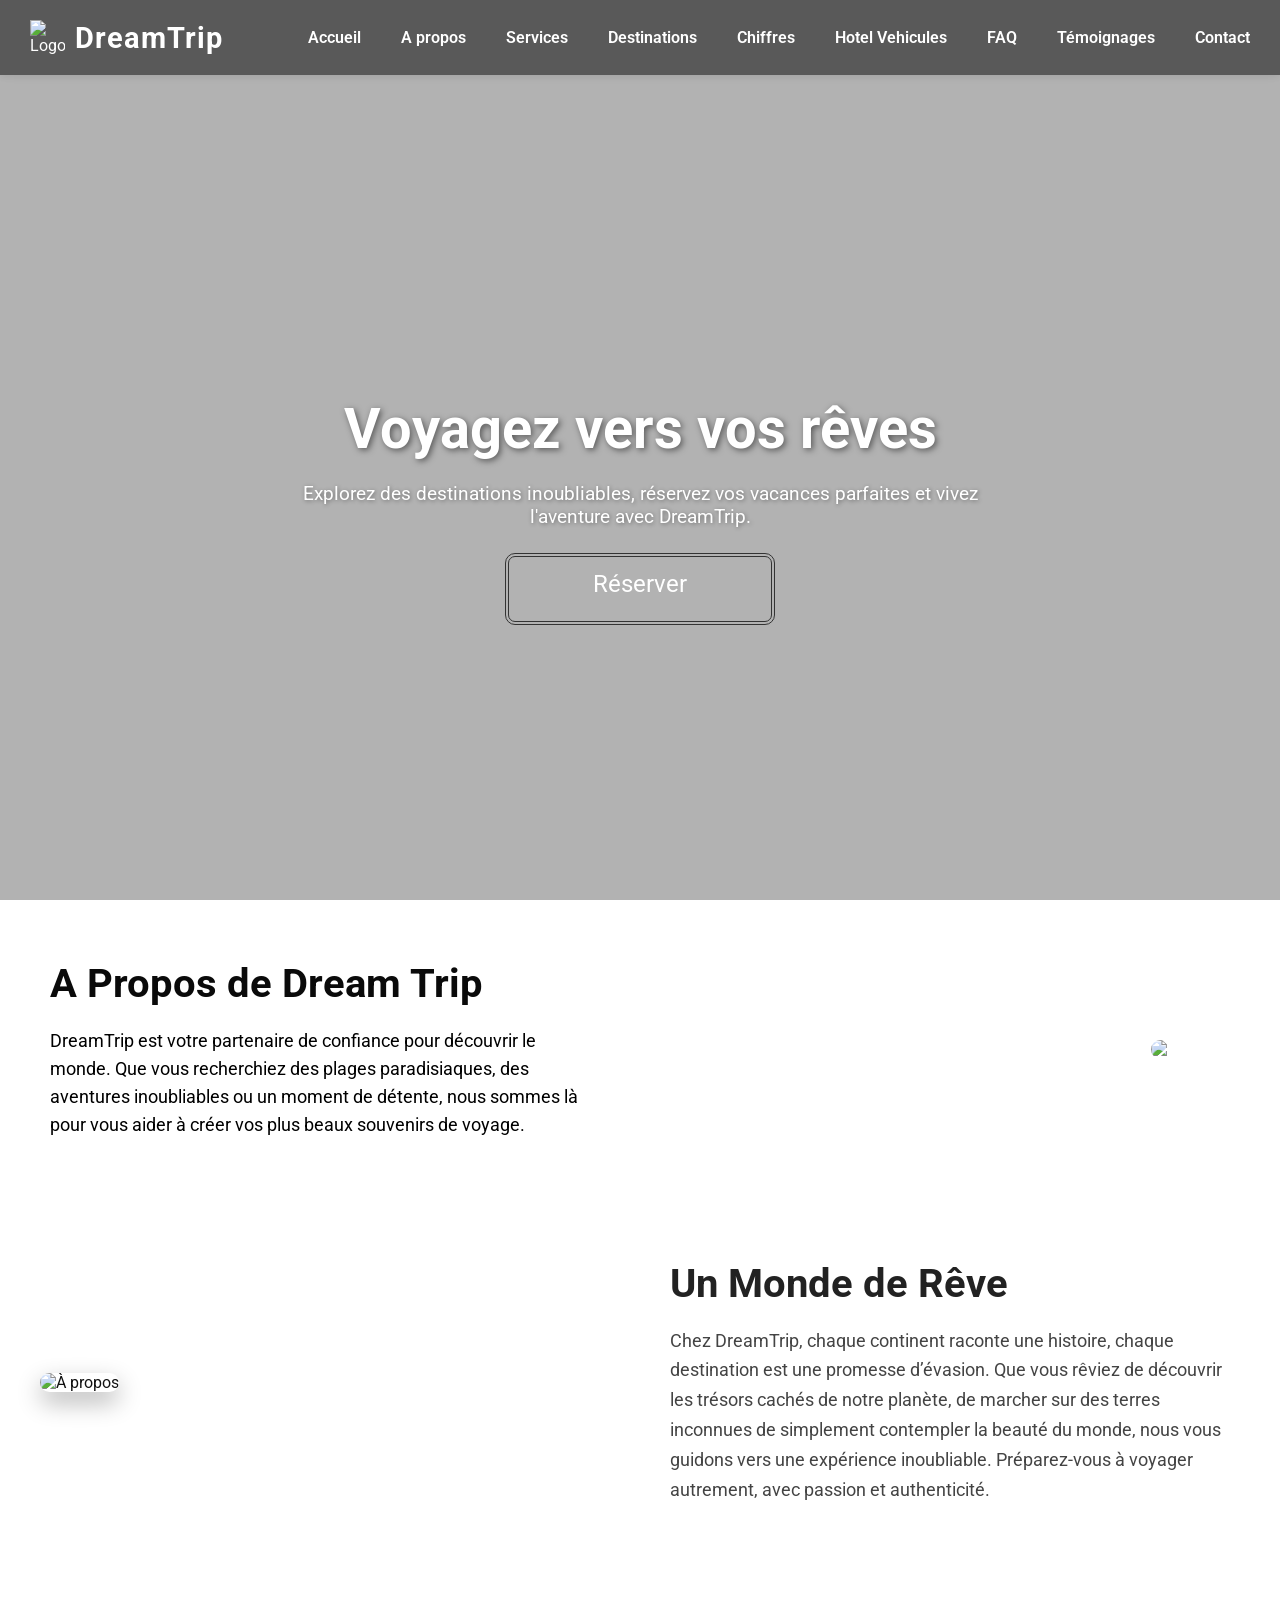
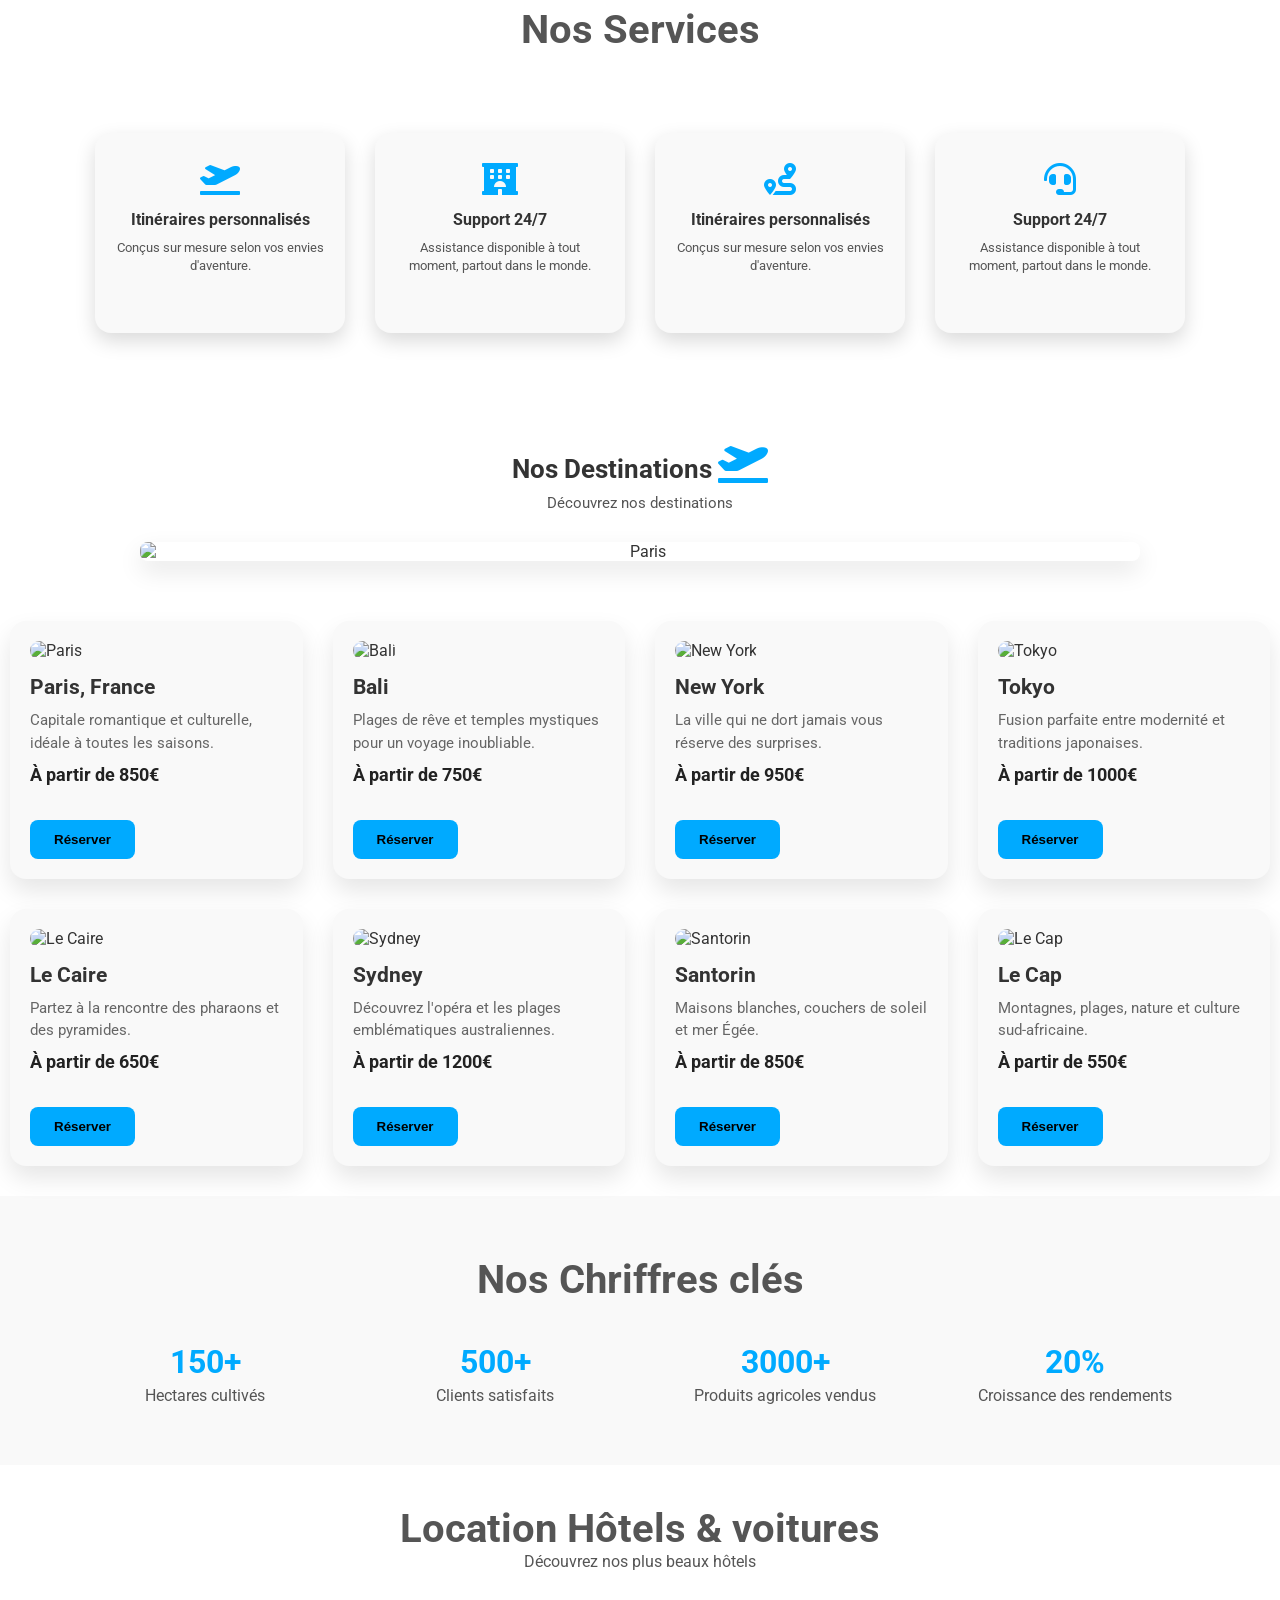
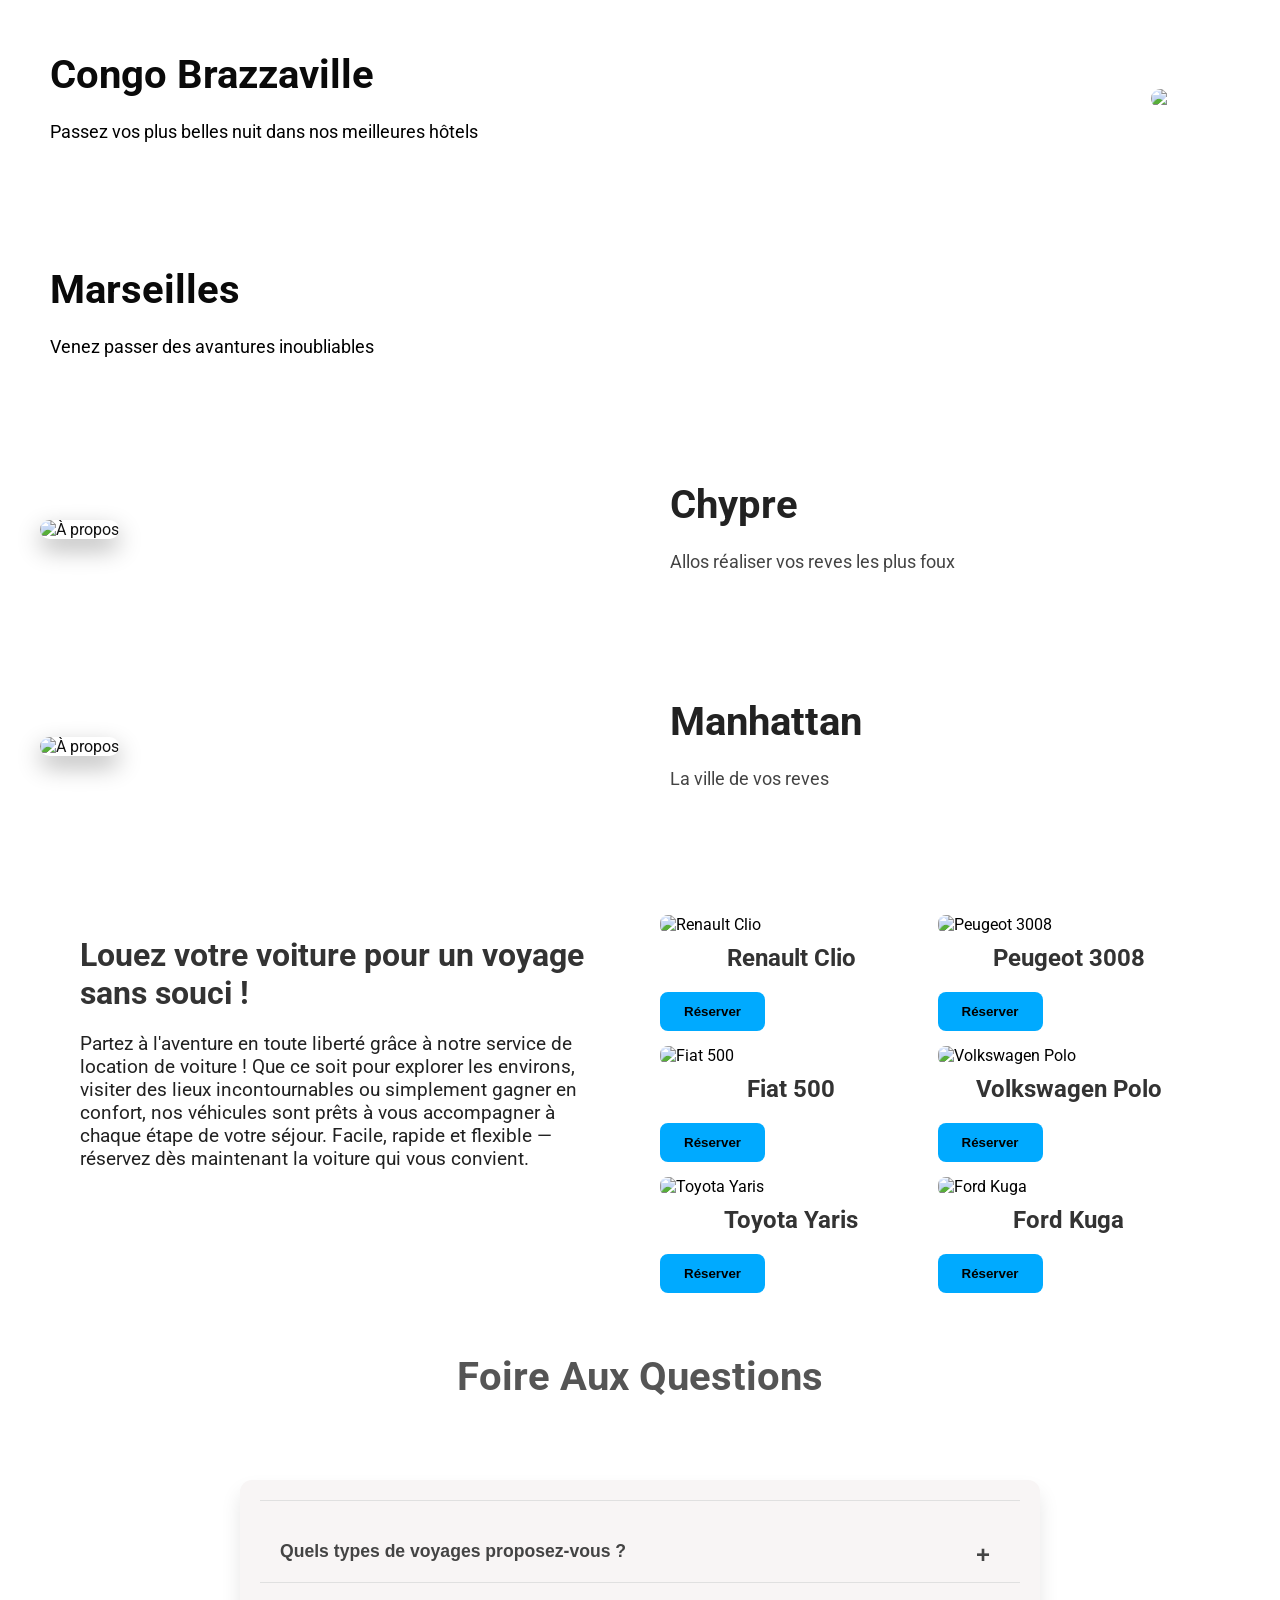
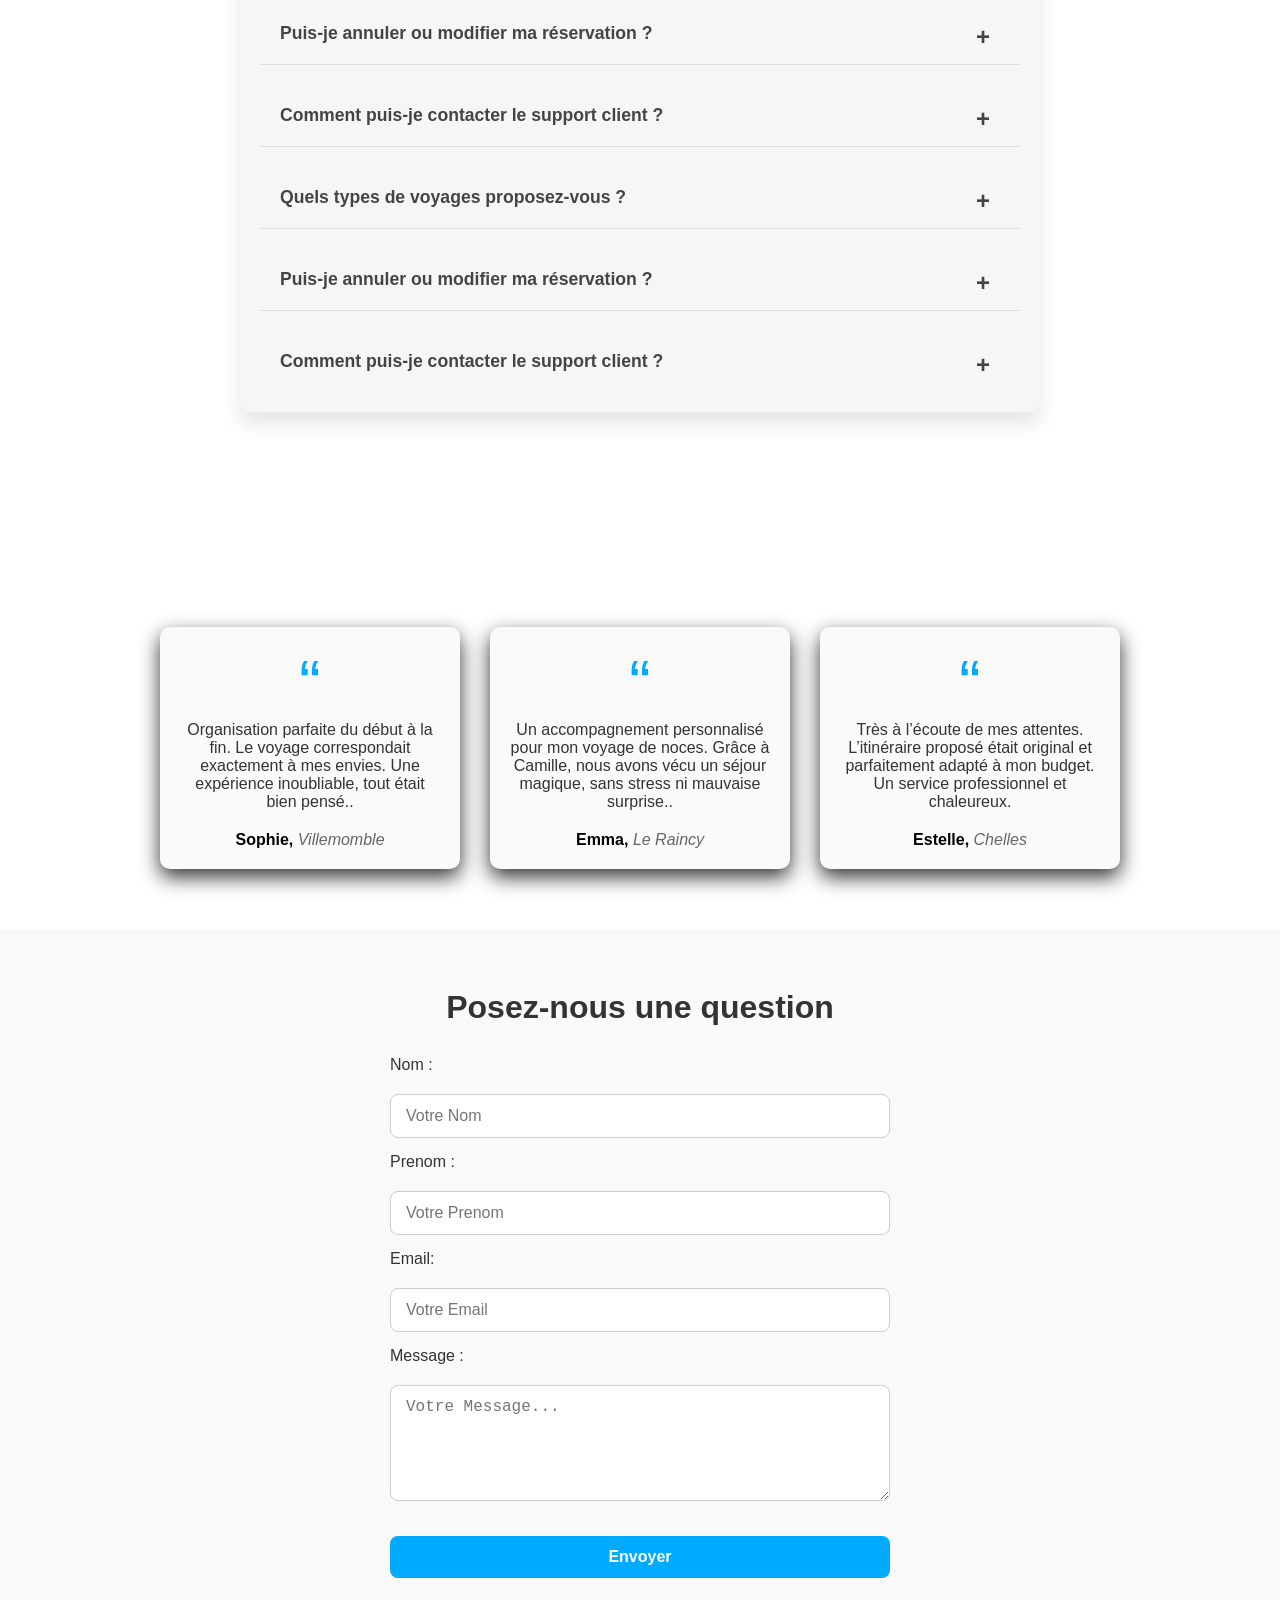
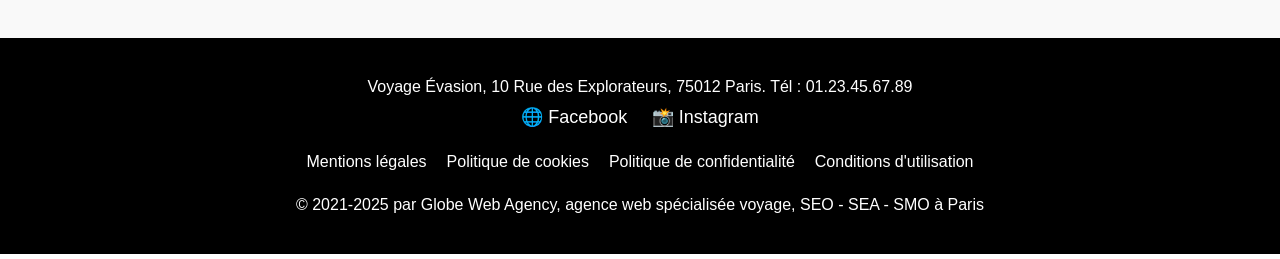
==== index.html @ 498d2a90 "Add files via upload" ====
<!DOCTYPE html>
<html lang="fr">
<head>
    <meta charset="UTF-8">
    <meta name="viewport" content="width=device-width, initial-scale=1.0">
    <link href="https://fonts.googleapis.com/css2?family=Roboto&family=Montserrat:wght@400;700&display=swap" rel="stylesheet">
    <link rel="stylesheet" href="style.css">
    <title>Dream Trip</title>
    <!-- AOS CSS -->
    <link href="https://unpkg.com/aos@2.3.4/dist/aos.css" rel="stylesheet">
    <link rel="stylesheet" href="https://cdnjs.cloudflare.com/ajax/libs/font-awesome/5.15.4/css/all.min.css">



</head>


<body>
 <!-- HEADER -->
<header data-aos="zoom-in-right" data-aos-delay="200">
  <div class="header-inner">
    <div class="Logo">
      <img src="https://cdn-icons-png.flaticon.com/512/201/201623.png" alt="Logo" />
      <strong><span class="Logo-text">DreamTrip</span></strong>
    </div>

    <!-- Bouton Burger -->
    <button
      class="menu-toggle"
      id="menu-toggle"
      aria-label="Ouvrir le menu"
      aria-expanded="false"
      aria-controls="nav-menu"
    >
      ☰
    </button>

    <!-- Menu principal -->
    <nav id="nav-menu">
      <ul>
        <li><a href="Indes.html">Accueil</a></li>
        <li><a href="A-propos.html">A propos</a></li>
        <li><a href="Nos-services.html">Services</a></li>
        <li><a href="destinations.htm">Destinations</a></li>
        <li><a href="Nos-chiffres.html">Chiffres</a></li>
        <li><a href="locations.html">Hotel Vehicules</a></li>
        <li><a href="FAQ.html">FAQ</a></li>
        <li><a href="temoignages.html">Témoignages</a></li>
        <li><a href="contact.html">Contact</a></li>
      </ul>
    </nav>
  </div>

  <!-- Bannière -->
  <div id="Accueil" class="banner-content" data-aos="fade-up-right" data-aos-delay="200">
    <div>
      <h1>Voyagez vers vos rêves</h1>
      <p>Explorez des destinations inoubliables, réservez vos vacances parfaites et vivez l'aventure avec DreamTrip.</p>
      <a href="reservation.html" class="double-bordure">Réserver</a>
    </div>
  </div>
</header>



    <!--A propos1-->
    <section id="A-propos" class="A-propos">
        <div class="A-propos-text"  data-aos="fade-left" data-aos-delay="100">
            <h2>A Propos de Dream Trip</h2>
            <p>DreamTrip est votre partenaire de confiance pour découvrir le monde.
               Que vous recherchiez des plages paradisiaques, des aventures inoubliables ou un moment
               de détente, nous sommes là pour vous aider à créer vos plus beaux souvenirs de voyage.
            </p>
        </div>

        <div class="A-propos-Image" data-aos="fade-right" data-aos-delay="200">
        <img src="https://images.unsplash.com/photo-1526772662000-3f88f10405ff?auto=format&fit=crop&w=800&q=80" alt="À propos">       
        </div>
    </section>

    <!--A propos2-->
    <section  class="about">
        <div class="about-content">
         <div class="image" data-aos="fade-left" data-aos-delay="100">
                <img src="https://images.unsplash.com/photo-1526778548025-fa2f459cd5c1?auto=format&fit=crop&w=900&q=80" alt="À propos">
          </div>
          <div class="text"  data-aos="fade-right" data-aos-delay="200">
            <h2>Un Monde de Rêve</h2>
            <p>
              Chez DreamTrip, chaque continent raconte une histoire, chaque destination est une promesse d’évasion.
              Que vous rêviez de découvrir les trésors cachés de notre planète, de marcher sur des terres inconnues 
              de simplement contempler la beauté du monde, nous vous guidons vers une expérience inoubliable. 
              Préparez-vous à voyager autrement, avec passion et authenticité.
            </p>
          </div>
        </div>
    </section>


    <!--nos services -->
    <h2 id="titre1"data-aos="fade-up" data-aos-delay="100" >Nos Services</h2>
    <section id="Nos-services" class="caracteristiques">
        <div class="caracteristiques-container">
          <div class="caracteristiques-card">
                <i class="fas fa-plane-departure"></i>
                <h3>Itinéraires personnalisés</h3>
                <p>Conçus sur mesure selon vos envies d'aventure.</p>
         </div>
         <div class="caracteristiques-card">
                <i class="fas fa-hotel"></i>
                <h3>Support 24/7</h3>
                <p>Assistance disponible à tout moment, partout dans le monde.</p>
         </div>

         <div class="caracteristiques-card">
                <i class="fas fa-route"></i>
                <h3>Itinéraires personnalisés</h3>
                <p>Conçus sur mesure selon vos envies d'aventure.</p>
         </div>
         <div class="caracteristiques-card">
                <i class="fas fa-headset"></i>
                <h3>Support 24/7</h3>
                <p>Assistance disponible à tout moment, partout dans le monde.</p>
         </div>

        </div>
    </section>


    <!--destinations-->
    <section class="destinations" id="destinations">
  <div class="destinations-header" data-aos="fade-up">
    <h2>Nos Destinations <i class="fas fa-plane-departure"></i></h2>
    <p>Découvrez nos destinations</p>
  </div>
  
  <div class="slider" data-aos="zoom-in">
    <div class="slide">
      <img src="https://s1.1zoom.me/b5050/488/France_Paris_Eiffel_443254_1920x1200.jpg" alt="Paris" />
      <img src="https://www.travellingking.com/wp-content/uploads/2017/11/tobias-winkelmann-367873.jpg" alt="Bali" />
      <img src="https://wallup.net/wp-content/uploads/2017/11/23/449455-cityscape-Japan-Tokyo-Tokyo_Tower.jpg" alt="Tokyo" />
    </div>
  </div>
  
  <div class="destination-cards">
    <div class="card" data-aos="fade-up" data-aos-delay="100">
      <img src="https://s1.1zoom.me/b5050/488/France_Paris_Eiffel_443254_1920x1200.jpg" alt="Paris">
      <h3>Paris, France</h3>
      <p>Capitale romantique et culturelle, idéale à toutes les saisons.</p>
      <span class="price">À partir de 850€</span>
      <!-- ✅ DESTINATION Paris -->
      <button onclick="selectDestination('Paris')">Réserver</button>
    </div>

    <div class="card" data-aos="fade-up" data-aos-delay="200">
      <img src="https://www.travellingking.com/wp-content/uploads/2017/11/tobias-winkelmann-367873.jpg" alt="Bali">
      <h3>Bali</h3>
      <p>Plages de rêve et temples mystiques pour un voyage inoubliable.</p>
      <span class="price">À partir de 750€</span>
      <!-- ✅ DESTINATION Bali -->
      <button onclick="selectDestination('Bali')">Réserver</button>
    </div>

    <div class="card" data-aos="fade-up" data-aos-delay="300">
      <img src="https://www.centralparktours.com/blog/content/images/2020/07/Empire2--Midnight.JPG" alt="New York">
      <h3>New York</h3>
      <p>La ville qui ne dort jamais vous réserve des surprises.</p>
      <span class="price">À partir de 950€</span>
      <!-- ✅ DESTINATION New York -->
      <button onclick="selectDestination('New York')">Réserver</button>
    </div>

    <div class="card" data-aos="fade-up" data-aos-delay="400">
      <img src="https://wallup.net/wp-content/uploads/2017/11/23/449455-cityscape-Japan-Tokyo-Tokyo_Tower.jpg" alt="Tokyo">
      <h3>Tokyo</h3>
      <p>Fusion parfaite entre modernité et traditions japonaises.</p>
      <span class="price">À partir de 1000€</span>
      <!-- ✅ DESTINATION Tokyo -->
      <button onclick="selectDestination('Tokyo')">Réserver</button>
    </div>

    <div class="card" data-aos="fade-up" data-aos-delay="100">
      <img src="https://leminaregypt.com/wp-content/uploads/2021/01/slider3.jpg" alt="Le Caire">
      <h3>Le Caire</h3>
      <p>Partez à la rencontre des pharaons et des pyramides.</p>
      <span class="price">À partir de 650€</span>
      <!-- ✅ DESTINATION Le Caire -->
      <button onclick="selectDestination('Le Caire')">Réserver</button>
    </div>

    <div class="card" data-aos="fade-up" data-aos-delay="200">
      <img src="https://images7.alphacoders.com/716/thumb-1920-716104.jpg" alt="Sydney">
      <h3>Sydney</h3>
      <p>Découvrez l'opéra et les plages emblématiques australiennes.</p>
      <span class="price">À partir de 1200€</span>
      <!-- ✅ DESTINATION Sydney -->
      <button onclick="selectDestination('Sydney')">Réserver</button>
    </div>

    <div class="card" data-aos="fade-up" data-aos-delay="300">
      <img src="https://lespetitsvoyagesdelilly.com/wp-content/uploads/2021/08/b66a8f7d-0d57-4b5b-be8b-4e2b63482cdd.jpg?w=1200" alt="Santorin">
      <h3>Santorin</h3>
      <p>Maisons blanches, couchers de soleil et mer Égée.</p>
      <span class="price">À partir de 850€</span>
      <!-- ✅ DESTINATION Santorin -->
      <button onclick="selectDestination('Santorin')">Réserver</button>
    </div>

    <div class="card" data-aos="fade-up" data-aos-delay="400">
      <img src="https://www.sixt.fr/magazine/wp-content/uploads/sites/3/2018/08/helicopter-1218974_1920.jpg" alt="Le Cap">
      <h3>Le Cap</h3>
      <p>Montagnes, plages, nature et culture sud-africaine.</p>
      <span class="price">À partir de 550€</span>
      <!-- ✅ DESTINATION Le Cap -->
      <button onclick="selectDestination('Le Cap')">Réserver</button>
    </div>
  </div>
</section>

   
  
    <section class="Nos-chiffres" id="Nos-chiffres">
    <h2 id="titre" data-aos="fade-down" data-aos-delay="100" >Nos Chriffres clés</h2>
      <div class="figures" data-aos="fade-up" data-aos-delay="100">
        <div class="figure-item">
          <strong >150+</strong>
          <span>Hectares cultivés</span>
        </div>
        <div class="figure-item">
          <strong >500+</strong>
          <span>Clients satisfaits</span>
        </div>
        <div class="figure-item">
          <strong >3000+</strong>
          <span>Produits agricoles vendus</span>
        </div>
        <div class="figure-item">
          <strong>20%</strong>
          <span>Croissance des rendements</span>
        </div>
    </div>
    </section>

   <!-- Hôtels -->
   <section class="Hôtels" >
      <h2 id="titre1" data-aos="fade-up" data-aos-delay="100"> Location Hôtels & voitures  </h2>
      <p id="titre2" data-aos="fade-up" data-aos-delay="200">Découvrez nos plus beaux hôtels </p>

      <div class="Hôtels-propos">
        <div class="Hôtels-text"  data-aos="fade-left" data-aos-delay="100">
          <h2>Congo Brazzaville</h2>
          <p>Passez vos plus belles nuit dans nos meilleures hôtels</p>
        </div>
        <div class="Hôtels-Image" data-aos="fade-right" data-aos-delay="200">
          <img src="https://media.iceportal.com/113928/photos/62716664_XL.jpg" alt="À propos" width="800px" height="300px">       
        </div>
     </div>

      <div class="Hôtels-propos">
       <div class="Hôtels-text"  data-aos="fade-left" data-aos-delay="100">
         <h2>Marseilles</h2>
         <p>Venez passer des avantures inoubliables</p>
       </div>

       <div class="Hôtels-Image" data-aos="fade-right" data-aos-delay="200">
         <img src="https://www.liligo.fr/magazine-voyage/wp-content/uploads/sites/42/2016/03/Marseille-header-iStock.jpg" alt="À propos"  width="800px" height="300px">       
       </div>
     </div>

      <div class="Hôtel">
        <div class="Hôtel-content">
         <div class="image" data-aos="fade-left" data-aos-delay="300">
           <img src="https://cloud.famproperties.com/fam/blog/493-161442.jpg493-161442.jpg493-161443.jpg493-161443.jpg" alt="À propos" width="800px" height="300px">
         </div>

         <div class="text"  data-aos="fade-right" data-aos-delay="400">
           <h2>Chypre</h2>
           <p> Allos réaliser vos reves les plus foux</p>
         </div>
       </div>
      </div>

     <div class="Hôtel">
       <div class="Hôtel-content">
         <div class="image" data-aos="fade-left" data-aos-delay="500">
           <img src="https://www.hilton.com/im/en/NYCFDHF/15920061/nycfdhf-sandbar-4-1.jpg?impolicy=crop&cw=5000&ch=2799&gravity=NorthWest&xposition=0&yposition=266&rw=768&rh=430" alt="À propos"  width="800px" height="300px">
         </div>

         <div class="text"  data-aos="fade-right" data-aos-delay="600">
           <h2>Manhattan</h2>
           <p>La ville de vos reves</p>
         </div>
       </div>
      </div>
   </section>
   <!-- Voiture -->
   <section class="Car">
  <div class="text-Car">
    <div class="contenu-text">
      <h2 class="card" data-aos="fade-right" data-aos-delay="700">Louez votre voiture pour un voyage sans souci !</h2>
      <p class="card" data-aos="fade-left" data-aos-delay="800">Partez à l'aventure en toute liberté grâce à notre service de location de voiture ! Que ce soit pour explorer les environs, visiter des lieux incontournables ou simplement gagner en confort, nos véhicules sont prêts à vous accompagner à chaque étape de votre séjour. Facile, rapide et flexible — réservez dès maintenant la voiture qui vous convient.</p>
      <a href="reservation-voiture.html" class="BOUTTON card" data-aos="fade-down" data-aos-delay="900">👉 Plus de voitures</a>
    </div>
  </div>
  
  <div class="Photo-Car" id="location">
    <div class="Photo-Car-card card" data-aos="fade-left" data-aos-delay="700">
      <img src="https://www.pngmart.com/files/22/Renault-CLIO-PNG-HD.png" alt="Renault Clio">
      <h4>Renault Clio</h4>
      <!-- ✅ LIEN + selectCar() -->
      <a href="reservation-voiture.html" onclick="selectCar('Renault Clio'); return false;">
        <button class="btn-reserver">Réserver</button>
      </a>
    </div>

    <div class="Photo-Car-card card" data-aos="fade-left" data-aos-delay="800">
      <img src="https://autode-static.de/wp-content/uploads/2018/12/peugeot_124008suv_1b_lowaggressive-1024x680.png" alt="Peugeot 3008">
      <h4>Peugeot 3008</h4>
      <!-- ✅ LIEN + selectCar() -->
      <a href="reservation-voiture.html" onclick="selectCar('Peugeot 3008'); return false;">
        <button class="btn-reserver">Réserver</button>
      </a>
    </div>

    <div class="Photo-Car-card card" data-aos="fade-left" data-aos-delay="900">
      <img src="https://www.pngmart.com/files/22/Fiat-500-PNG-Isolated-HD.png" alt="Fiat 500">
      <h4>Fiat 500</h4>
      <!-- ✅ LIEN + selectCar() -->
      <a href="reservation-voiture.html" onclick="selectCar('Fiat 500'); return false;">
        <button class="btn-reserver">Réserver</button>
      </a>
    </div>

    <div class="Photo-Car-card card" data-aos="fade-left" data-aos-delay="1000">
      <img src="https://wallpapers.com/images/hd/volkswagen-polo-hatchback-png-06232024-v0ust8hq24wpsxy4.png" alt="Volkswagen Polo">
      <h4>Volkswagen Polo</h4>
      <!-- ✅ LIEN + selectCar() -->
      <a href="reservation-voiture.html" onclick="selectCar('Volkswagen Polo'); return false;">
        <button class="btn-reserver">Réserver</button>
      </a>
    </div>

    <div class="Photo-Car-card card" data-aos="fade-left" data-aos-delay="1100">
      <img src="https://www.seekpng.com/png/full/252-2526739_toyota-yaris-front-png.png" alt="Toyota Yaris">
      <h4>Toyota Yaris</h4>
      <!-- ✅ LIEN + selectCar() -->
      <a href="reservation-voiture.html" onclick="selectCar('Toyota Yaris'); return false;">
        <button class="btn-reserver">Réserver</button>
      </a>
    </div>

    <div class="Photo-Car-card card" data-aos="fade-left" data-aos-delay="1200">
      <img src="https://www.pngplay.com/wp-content/uploads/13/Ford-Kuga-PNG-Images-HD.png" alt="Ford Kuga">
      <h4>Ford Kuga</h4>
      <!-- ✅ LIEN + selectCar() -->
      <a href="reservation-voiture.html" onclick="selectCar('Ford Kuga'); return false;">
        <button class="btn-reserver">Réserver</button>
      </a>
    </div>
  </div>
</section>


   <h2 id="titre"  data-aos="fade-down" data-aos-delay="100" >Foire Aux Questions</h2>

   <!-- FAQ -->
   <section  class="FAQ">
    <div class="faq-item">
    <button class="faq-question">Quels types de voyages proposez-vous ?</button>
    <div class="faq-answer">
      <p>Nous proposons des séjours en solo, en famille, des circuits organisés, et des voyages sur mesure dans plus de 50 pays.</p>
    </div>
    </div>

    <div class="faq-item">
    <button class="faq-question">Puis-je annuler ou modifier ma réservation ?</button>
    <div class="faq-answer">
      <p>Oui, selon les conditions de l’offre. Nous offrons une assistance pour toute modification ou annulation avec remboursement partiel ou total selon les cas.</p>
    </div>
    </div>

    <div class="faq-item">
    <button class="faq-question">Comment puis-je contacter le support client ?</button>
    <div class="faq-answer">
      <p>Vous pouvez nous contacter 24/7 par chat en ligne, téléphone ou email. Une équipe est toujours prête à vous aider.</p>
    </div>
    </div>

    <div class="faq-item">
    <button class="faq-question">Quels types de voyages proposez-vous ?</button>
    <div class="faq-answer">
      <p>Nous proposons des séjours en solo, en famille, des circuits organisés, et des voyages sur mesure dans plus de 50 pays.</p>
    </div>
    </div>

    <div class="faq-item">
    <button class="faq-question">Puis-je annuler ou modifier ma réservation ?</button>
    <div class="faq-answer">
      <p>Oui, selon les conditions de l’offre. Nous offrons une assistance pour toute modification ou annulation avec remboursement partiel ou total selon les cas.</p>
    </div>
    </div>

    <div class="faq-item">
    <button class="faq-question">Comment puis-je contacter le support client ?</button>
    <div class="faq-answer">
      <p>Vous pouvez nous contacter 24/7 par chat en ligne, téléphone ou email. Une équipe est toujours prête à vous aider.</p>
    </div>
    </div>
   </section>

   <!--Temoignages -->
   <section class="Temoignages" >
  <h2 id="titre" data-aos="fade-down" data-aos-delay="100" >Témoignages</h2>
  <div class="Temoignages-cards">

    <div class="Cards" data-aos="fade-up" data-aos-delay="300" >
    <div class="T-items">“</div>
    <p>Organisation parfaite du début à la fin. Le voyage correspondait exactement à mes envies. Une expérience inoubliable, tout était bien pensé..</p>
    <h4>Sophie, <span> Villemomble</span></h4>
    </div>

    <div class="Cards" data-aos="fade-up" data-aos-delay="400">
      <div class="T-items">“</div>
      <p>Un accompagnement personnalisé pour mon voyage de noces. Grâce à Camille, nous avons vécu un séjour magique, sans stress ni mauvaise surprise..</p>
      <h4>Emma, <span>  Le Raincy </span></h4>
    </div>

    <div class="Cards" data-aos="fade-up" data-aos-delay="500">
      <div class="T-items"> “ </div>
      <p>Très à l’écoute de mes attentes. L’itinéraire proposé était original et parfaitement adapté à mon budget. Un service professionnel et chaleureux.</p>
      <h4>Estelle, <span>Chelles</span></h4>
    </div>
    </div>
   </section>

   <!--Contact -->
   <section  class="contact-section" >
    <h2 data-aos="fade-" data-aos-delay="100">Posez-nous une question</h2>
    <form class="contact-form">
      <label for="name">Nom :</label>
      <input type="text" name="name" placeholder="Votre Nom" required>
      <label for="name">Prenom :</label>
      <input type="text" name="name" placeholder="Votre Prenom" required>
      <label for="name">Email:</label>
      <input type="email" name="email" placeholder="Votre Email" required>
      <label for="name">Message :</label>
      <textarea name="message" rows="5" placeholder="Votre Message..." required></textarea>
      <button type="submit">Envoyer</button>
    </form>
   </section>

   <!--footer -->
   <footer>
      <p>Voyage Évasion, 10 Rue des Explorateurs, 75012 Paris. Tél : 01.23.45.67.89</p>
    
      <div class="social-icons">
        <a href="https://www.facebook.com/voyageevasion" target="_blank">🌐 Facebook</a>
        <a href="https://www.instagram.com/voyageevasion" target="_blank">📸 Instagram</a>
      </div>
    
      <ul class="footer-links">
        <li><a href="/mentions-legales.html">Mentions légales</a></li>
        <li><a href="/politique-cookies.html">Politique de cookies</a></li>
        <li><a href="/confidentialite.html">Politique de confidentialité</a></li>
        <li><a href="/conditions-utilisation.html">Conditions d'utilisation</a></li>
      </ul>
  
      <p>© 2021-2025 par Globe Web Agency, agence web spécialisée voyage, SEO - SEA - SMO à Paris</p>
   </footer>

   <!-- AOS JS -->
    <script src="https://unpkg.com/aos@2.3.4/dist/aos.js"></script>
    <script>
      AOS.init({
      duration: 1000, // durée des animations en ms
      once: false     
      });
   </script>
  
   <!-- FAQ JS -->
   <script>
     const questions = document.querySelectorAll('.faq-question');
     questions.forEach(q => {
     q.addEventListener('click', () => {
      q.classList.toggle('active');
      const answer = q.nextElementSibling;
      if (q.classList.contains('active')) {
        answer.style.maxHeight = answer.scrollHeight + "px";
      } else {
        answer.style.maxHeight = null;
      }
     });
       });
     </script>

<script>
function selectDestination(destinationName) {
  localStorage.setItem('selectedDestination', destinationName);
  window.location.href = 'reservation.html'; // ✅ Page voyages
}

function selectCar(carName) {
  localStorage.setItem('selectedCar', carName);
  window.location.href = 'reservation-voiture.html'; // ✅ Page voitures
}

function toggleForm() {
  const form = document.getElementById("reservationForm");
  if (form) {
    form.style.display = form.style.display === "none" ? "block" : "none";
  }
}
</script>



<script>
document.addEventListener('DOMContentLoaded', function () {
  const btn = document.getElementById('menu-toggle');
  const nav = document.querySelector('#nav-menu ul');

  btn.addEventListener('click', function () {
    nav.classList.toggle('show');

    const isOpen = nav.classList.contains('show');
    btn.setAttribute('aria-expanded', isOpen ? 'true' : 'false');
    btn.textContent = isOpen ? '✕' : '☰';
  });
});
</script>









</body>
</html>
---- style.css ----
*{
    margin: 0;
    padding: 0;
    box-sizing: border-box;
}
body {
    font-family: 'Roboto', sans-serif;
    color: white;
}



header {
  background: url('https://images.unsplash.com/photo-1507525428034-b723cf961d3e?auto=format&fit=crop&w=1950&q=80') center center / cover no-repeat;
  position: relative;
  height: 100vh;
  display: flex;
  flex-direction: column;
  overflow: hidden;
}

/* Overlay sombre */
header::before {
  content: "";
  position: absolute;
  background: rgba(0, 0, 0, 0.3);
  inset: 0;
  z-index: 0;
}

/* Barre supérieure (logo + menu) */
.header-inner {
  position: fixed;
  top: 0;
  left: 0;
  right: 0;
  padding: 20px 30px;
  display: flex;
  align-items: center;
  justify-content: space-between;
  box-shadow: 0 2px 8px rgba(0,0,0,0.09);
  z-index: 100;
  background: rgba(0, 0, 0, 0.5);
}

/* Logo */

.Logo {
  display: flex;
  align-items: center;
  gap: 10px;
  color: white;
}

.Logo img {
  width: 35px;
  height: 35px;
}

.Logo-text {
  font-size: 1.8rem;
  letter-spacing: 1px;
}

/* NAV desktop */

nav ul {
  list-style: none;
  display: flex;
  gap: 40px;
}

nav li {
  margin: 0;
}

nav a {
  text-decoration: none;
  color: white;
  font-weight: 600;
  transition: color 0.2s ease;
}

nav a:hover,
nav a.active {
  color: #ffd700;
}

/* MENU BURGER */

.menu-toggle {
  display: none;
  background: none;
  border: none;
  font-size: 2rem;
  cursor: pointer;
  color: white;
  transition: transform 0.3s;
}

.menu-toggle:hover {
  transform: rotate(90deg);
}

/* Bannière */

.banner-content {
  flex: 1;
  display: flex;
  justify-content: center;
  align-items: center;
  text-align: center;
  padding: 0 20px;
  position: relative;
  z-index: 1;
  margin-top: 120px; /* pour ne pas passer sous le header fixe */
}

.banner-content h1 {
  font-size: 3.5rem;
  margin-bottom: 20px;
  text-shadow: 2px 2px 6px rgba(0, 0, 0, 0.5);
}

.banner-content p {
  font-size: 1.2rem;
  max-width: 700px;
  text-shadow: 1px 1px 4px rgba(0, 0, 0, 0.4);
  margin-bottom: 25px;
}

/* Style général pour tous les liens/boutons (si tu le veux global) */
a {
  display: inline-block;
  text-decoration: none;
}

/* Bouton Réserver */

.double-bordure {
  width: 30vh;
  height: 8vh;
  border: 4px double #333;
  color: white;
  font-size: 1.5rem;
  border-radius: 10px;
  text-align: center;
  line-height: 6vh;
  background-color: transparent;
  cursor: pointer;
  transition: all 0.3s ease;
}

.double-bordure:hover {
  background-color: #ffffff20;
  color: #000000;
  border-color: #00aaff;
}

/* ===== RESPONSIVE : MENU BURGER ===== */
@media (max-width: 768px) {
  .header-inner {
    padding: 15px 20px;
  }

  /* Afficher le burger */
  .menu-toggle {
    display: block;
  }

  /* Cacher le menu par défaut */
 nav ul {
  display: none;
  flex-direction: column;
  background-color: rgba(0, 0, 0, 0.5); /* noir à 50% de transparence */
  position: absolute;
  top: 70px;
  right: 20px;
  width: 220px;
  box-shadow: 0 4px 10px rgba(0,0,0,0.4);
  border-radius: 8px;
  padding: 1rem;
}


  nav ul.show {
    display: flex;
  }

  nav li {
    margin: 10px 0;
  }

  nav a {
      color:white;
  }

  nav a:hover,
  nav a.active {
      color: #ffd700;
  }

  .banner-content {
    margin-top: 140px;
  }
}

/* Petits écrans supplémentaires si besoin */
@media (max-width: 480px) {
  .Logo-text {
    font-size: 1.4rem;
  }

  .banner-content h1 {
    font-size: 2.2rem;
  }
}

/* SECTION À PROPOS */
.A-propos {
  display: flex;
  flex-wrap: wrap;
  justify-content: space-between;
  align-items: center;
  padding: 60px 50px;
  background-color: #ffffff;
  gap: 30px;
}

.A-propos-text {
  flex: 1 1 300px;
  padding-right: 30px;
}

.A-propos-text h2 {
  font-size: 2.5rem;
  margin-bottom: 20px;
  color: #0a0a0a;
}

.A-propos-text p {
  font-size: 1.1rem;
  line-height: 1.6;
  color: #000;
}

.A-propos-Image {
  flex: 1 1 300px;
  text-align: right;
}

.A-propos-Image img {
  max-width: 90%;
  border-radius: 10px;
  height: auto;
}

/* Variante about */
.about {
  background-color: white;
  color: #111;
  padding: 60px 40px;
}

.about-content {
  display: flex;
  align-items: center;
  justify-content: space-between;
  max-width: 1200px;
  margin: 0 auto;
  gap: 60px;
  flex-wrap: wrap;
}

.about-content .text {
  flex: 1 1 300px;
  min-width: 280px;
}

.about-content h2 {
  font-size: 2.5rem;
  margin-bottom: 20px;
  color: #222;
}

.about-content p {
  font-size: 1.1rem;
  line-height: 1.7;
  color: #444;
}

.about-content .image {
  flex: 1 1 300px;
  min-width: 280px;
}

.about-content .image img {
  max-width: 100%;
  border-radius: 10px;
  box-shadow: 0 10px 25px rgba(0, 0, 0, 0.3);
  height: auto;
}

/* ========== RESPONSIVE COMPLET ========== */

/* Tablettes / petits laptops (1024px) */
@media (max-width: 1024px) {
  .A-propos {
    padding: 40px 30px;
  }

  .A-propos-text {
    padding-right: 20px;
  }

  .about {
    padding: 40px 25px;
  }

  .about-content {
    gap: 40px;
  }
}

/* Tablettes portrait / grands mobiles (768px) */
@media (max-width: 768px) {
  .A-propos {
    flex-direction: column;
    text-align: center;
    padding: 40px 20px;
    gap: 30px;
  }

  .A-propos-text {
    padding-right: 0;
    order: 1;
  }

  .A-propos-Image {
    text-align: center;
    order: 2;
  }

  .A-propos-Image img {
    max-width: 100%;
  }

  .A-propos-text h2 {
    font-size: 2rem;
  }

  .about {
    padding: 40px 20px;
  }

  .about-content {
    flex-direction: column;
    text-align: center;
    gap: 35px;
  }

  .about-content .image {
    text-align: center;
    order: 2;
  }

  .about-content .text {
    order: 1;
  }

  .about-content .image img {
    max-width: 100%;
  }

  .about-content h2 {
    font-size: 2rem;
  }
}

/* Smartphones moyens (600px) */
@media (max-width: 600px) {
  .A-propos {
    padding: 35px 18px;
  }

  .A-propos-text h2 {
    font-size: 1.8rem;
  }

  .A-propos-text p {
    font-size: 1.05rem;
  }

  .about {
    padding: 35px 18px;
  }

  .about-content h2 {
    font-size: 1.8rem;
  }
}

/* Petits smartphones (480px) */
@media (max-width: 480px) {
  .A-propos {
    padding: 30px 15px;
    gap: 25px;
  }

  .A-propos-text h2 {
    font-size: 1.6rem;
  }

  .A-propos-text p {
    font-size: 1rem;
    line-height: 1.6;
  }

  .about {
    padding: 30px 15px;
  }

  .about-content {
    gap: 30px;
  }

  .about-content h2 {
    font-size: 1.6rem;
  }

  .about-content p {
    font-size: 1rem;
    line-height: 1.6;
  }
}

/* Très petits écrans (iPhone SE, 360px) */
@media (max-width: 360px) {
  .A-propos {
    padding: 25px 12px;
    gap: 20px;
  }

  .A-propos-text h2 {
    font-size: 1.4rem;
  }

  .A-propos-text p {
    font-size: 0.95rem;
  }

  .about {
    padding: 25px 12px;
  }

  .about-content {
    gap: 25px;
  }

  .about-content h2 {
    font-size: 1.4rem;
  }

  .about-content p {
    font-size: 0.95rem;
  }
}

 

  /* ========== CARACTÉRISTIQUES ========== */
.caracteristiques {
  background-color: #fff;
  padding: 80px 50px;
  text-align: center;
  color: #000;
}

/* REMPLACE cette partie dans ton CSS */
.caracteristiques-container {
  display: flex;
  justify-content: center;
  gap: 30px;
  flex-wrap: wrap;
}

/* ✅ CARTES IDENTIQUES */
.caracteristiques-card {
  background: #f9f9f9;
  border-radius: 16px;
  padding: 30px 20px;
  box-shadow: 0 8px 20px rgba(0, 0, 0, 0.15);
  /* ✅ TAILLE FIXE identique pour TOUTES les cartes */
  width: 250px;
  height: 200px; /* hauteur fixe */
  flex-shrink: 0; /* empêche le rétrécissement */
  transition: transform 0.3s ease, box-shadow 0.3s ease;
}


.caracteristiques-card:hover {
  transform: translateY(-8px);
  box-shadow: 0 12px 25px rgba(0, 0, 0, 0.2); /* Corrigé: 0 au lieu de O */
}

.caracteristiques-card i {
  font-size: 2.5rem;
  color: #00aaff;
  margin-bottom: 15px;
  display: block;
}

.caracteristiques-card h3 {
  font-size: 1.2rem;
  color: #333;
  margin-bottom: 10px;
}

.caracteristiques-card p {
  font-size: 0.9rem; /* Amélioré de 0.75rem */
  color: #555;
  line-height: 1.4;
}

/* ========== DESTINATIONS ========== */
.destinations {
  background-color: #fff;
  color: #333;
  padding: 80px 20px;
  text-align: center;
}

.destinations-header h2 {
  font-size: 2.5rem;
  margin-bottom: 10px;
  color: #333;
}

.destinations-header p {
  font-size: 1.1rem;
  margin-bottom: 50px;
  color: #555;
}

.destinations-header i {
  font-size: 2.5rem;
  color: #00aaff;
}

/* Slider */
.slider {
  overflow: hidden;
  width: 100%;
  max-width: 1000px;
  margin: 0 auto 60px;
  border-radius: 12px;
  box-shadow: 0 10px 25px rgba(0, 0, 0, 0.1);
}

.slide {
  display: flex;
  width: 400%;
  animation: slide 12s infinite;
}

.slide img {
  width: 25%; /* 4 slides pour 400% */
  object-fit: cover;
}

@keyframes slide {
  0%   { transform: translateX(0); }
  25%  { transform: translateX(-25%); }
  50%  { transform: translateX(-50%); }
  75%  { transform: translateX(-75%); }
  100% { transform: translateX(0); }
}

/* ========== RESPONSIVE COMPLET ========== */

/* Tablettes (1024px) */
@media (max-width: 1024px) {
  .caracteristiques-card {
    width: 260px;
    height: 220px;
  }

  .caracteristiques-container {
    gap: 25px;
  }

  .destinations {
    padding: 60px 15px;
  }
}


/* Mobile / Tablettes portrait (768px) */
@media (max-width: 768px) {
  .caracteristiques {
    padding: 50px 20px;
  }

  .caracteristiques-container {
    gap: 20px;
  }

  
  .caracteristiques-card {
    width: 260px;
    height: 220px;
    padding: 25px 15px;
  }

 

  .caracteristiques-card i {
    font-size: 2.2rem;
  }

  .caracteristiques-card h3 {
    font-size: 1.1rem;
  }

  .caracteristiques-card p {
    font-size: 0.85rem;
  }

  .destinations {
    padding: 50px 15px;
  }

  .destinations-header h2 {
    font-size: 2rem;
  }

  .destinations-header p {
    font-size: 1rem;
    margin-bottom: 40px;
  }

  .destinations-header i {
    font-size: 2.2rem;
  }

  .slider {
    max-width: 95%;
    margin-bottom: 40px;
  }
}

/* Smartphones moyens (600px) */
@media (max-width: 600px) {
  .caracteristiques {
    padding: 40px 15px;
  }

   .caracteristiques-container {
    flex-direction: column;
    align-items: center;
    gap: 25px;
  }
  
  .caracteristiques-card {
    width: 300px; /* pleine largeur */
    height: 240px;
    max-width: 90vw;
  }

  .destinations {
    padding: 40px 12px;
  }

  .destinations-header h2 {
    font-size: 1.8rem;
  }
}

/* Petits smartphones (480px) */
@media (max-width: 480px) {
  .caracteristiques {
    padding: 30px 12px;
  }

  .caracteristiques-card {
    width: 280px;
    height: 220px;
    padding: 20px 12px;
  }
}

  .caracteristiques-card i {
    font-size: 2rem;
  }

  .caracteristiques-card h3 {
    font-size: 1rem;
  }

  .caracteristiques-card p {
    font-size: 0.8rem;
  }

  .destinations {
    padding: 30px 10px;
  }

  .destinations-header h2 {
    font-size: 1.6rem;
  }

  .destinations-header p {
    font-size: 0.95rem;
    margin-bottom: 30px;
  }

  .slider {
    border-radius: 8px;
  }


/* Très petits écrans (360px - iPhone SE) */
@media (max-width: 360px) {
  .caracteristiques {
    padding: 25px 8px;
  }

  .caracteristiques-container {
    gap: 20px;
  }

  .caracteristiques-card {
    padding: 18px 10px;
  }

  .caracteristiques-card i {
    font-size: 1.8rem;
  }

  .destinations {
    padding: 25px 8px;
  }

  .destinations-header h2 {
    font-size: 1.4rem;
  }

  .destinations-header i {
    font-size: 2rem;
  }

  .slider {
    margin-bottom: 30px;
  }
}


/* Cards Destinations */
.destination-cards {
  display: flex;
  flex-wrap: wrap;
  justify-content: center;
  gap: 30px;
}

.destination-cards .card {
  background: #f9f9f9;
  border-radius: 16px;
  padding: 20px;
  width: 300px;
  max-width: 100%;
  box-shadow: 0 12px 25px rgba(0,0,0,0.1);
  text-align: left;
  transition: transform 0.3s ease;
  flex: 1 1 280px;
}

.destination-cards .card:hover {
  transform: translateY(-5px);
}

.destination-cards .card img {
  width: 100%;
  height: 180px;
  border-radius: 12px;
  object-fit: cover;
  margin-bottom: 15px;
}

.destination-cards .card h3 {
  font-size: 1.3rem;
  margin-bottom: 10px;
  color: #333;
}

.destination-cards .card p {
  font-size: 0.95rem;
  color: #666;
  margin-bottom: 10px;
  line-height: 1.5;
}

.destination-cards .price {
  font-weight: bold;
  color: #222;
  display: block;
  margin-bottom: 15px;
  font-size: 1.1rem;
}

.destination-cards .btn-reserver {
  background-color: #00aaff;
  text-decoration: none;
  border: none;
  color: #000;
  padding: 10px 20px;
  border-radius: 8px;
  font-weight: bold;
  cursor: pointer;
  display: inline-block;
  transition: background-color 0.3s ease;
  width: 100%;
  text-align: center;
}

.destination-cards .btn-reserver:hover {
  background-color: #e69600;
}

/* ========== CHIFFRES ========== */
.Nos-chiffres {
  text-align: center;
  padding: 60px 20px;
  background-color: #f9f9f9;
}

.figures {
  display: flex;
  justify-content: center;
  flex-wrap: wrap;
  gap: 40px;
  margin-top: 40px;
  color: #000;
}

.figure-item {
  flex: 1 1 200px;
  max-width: 250px;
}

.figure-item strong {
  font-size: 2rem;
  color: #00aaff;
  display: block;
}

.figure-item span {
  font-size: 1rem;
  color: #555;
  margin-top: 5px;
  display: block;
}

/* Titres */
#titre1 {
  padding-top: 40px;
  color: #555;
  text-align: center;
  font-size: 2.5rem;
}

#titre2 {
  color: #555;
  text-align: center;
  font-size: 1rem;
  margin-bottom: 20px;
}

#titre {
  color: #555;
  text-align: center;
  font-size: 2.5rem;
}

/* ========== RESPONSIVE COMPLET ========== */

/* Tablettes */
@media (max-width: 1024px) {
  .destinations {
    padding: 60px 15px;
  }

  .destinations-header h2 {
    font-size: 2.2rem;
  }

  .slider {
    max-width: 90%;
  }

  .Nos-chiffres {
    padding: 50px 15px;
  }
}

/* Mobile / Tablettes portrait */
@media (max-width: 768px) {
  .destinations {
    padding: 50px 15px;
  }

  .destinations-header h2 {
    font-size: 2rem;
  }

  .destinations-header p {
    margin-bottom: 40px;
    font-size: 1rem;
  }

  .destinations-header i {
    font-size: 2rem;
  }

  .slider {
    max-width: 95%;
    margin-bottom: 40px;
    border-radius: 8px;
  }

  .destination-cards {
    gap: 20px;
  }

  /* ✅ CARTES PLUS HAUTES + MOINS LARGES */
  .destination-cards .card {
    width: 90%;
    max-width: 320px;  /* réduit */
    min-height: 420px; /* plus haute */
    padding: 20px 16px;
  }

  .destination-cards .card img {
    height: 200px; /* plus haute */
  }

  .destination-cards .card h3 {
    font-size: 1.2rem;
  }

  .Nos-chiffres {
    padding: 40px 15px;
  }

  .figures {
    gap: 30px;
  }

  #titre1,
  #titre {
    font-size: 2rem;
  }
}

/* Smartphones moyens */
@media (max-width: 600px) {
  .destinations {
    padding: 40px 12px;
  }

  .destinations-header h2 {
    font-size: 1.8rem;
  }

  .slider {
    border-radius: 6px;
  }

  /* ✅ MAINTIEN PLUS HAUTE */
  .destination-cards .card {
    padding: 18px 14px;
  }

  .destination-cards .card img {
    height: 180px;
  }
}

/* Petits smartphones */
@media (max-width: 480px) {
  .destinations {
    padding: 30px 10px;
  }

  .destinations-header h2 {
    font-size: 1.6rem;
  }

  .destinations-header p {
    font-size: 0.95rem;
    margin-bottom: 30px;
  }

  .destination-cards {
    gap: 15px;
  }

  /* ✅ CARTES PLUS HAUTES + PLUS ÉTROITES */
  .destination-cards .card {
    width: 95%;
    max-width: 300px;  /* encore plus étroit */
    min-height: 400px; /* haute */
    padding: 16px 12px;
  }

  .destination-cards .card img {
    height: 170px;
  }

  .destination-cards .card h3 {
    font-size: 1.1rem;
  }

  .destination-cards .card p {
    font-size: 0.9rem;
  }

  .Nos-chiffres {
    padding: 30px 10px;
  }

  /* ✅ CHIFFRES PARFAITEMENT CENTRÉS */
  .figures {
    gap: 25px;
    flex-direction: column;
    align-items: center; /* ✅ CENTRE */
    justify-content: center; /* ✅ CENTRE */
  }

  .figure-item {
    max-width: 200px;
    text-align: center; /* ✅ CENTRE */
  }

  #titre1,
  #titre {
    font-size: 1.6rem;
  }

  #titre2 {
    font-size: 0.9rem;
  }
}

/* Très petits écrans (iPhone SE, etc.) */
@media (max-width: 360px) {
  .destinations {
    padding: 25px 8px;
  }

  .destinations-header h2 {
    font-size: 1.4rem;
  }

  /* ✅ CARTES ADAPTÉES iPhone SE */
  .destination-cards .card {
    max-width: 280px;
    min-height: 380px;
    padding: 14px 10px;
  }

  .destination-cards .card img {
    height: 150px;
  }

  .Nos-chiffres {
    padding: 25px 8px;
  }

  /* ✅ CHIFFRES CENTRÉS SUR TRÈS PETITS ÉCRANS */
  .figures {
    gap: 20px;
  }

  .figure-item {
    max-width: 180px;
  }

  #titre1,
  #titre {
    font-size: 1.4rem;
  }
}



/* ========== HÔTELS ========== */

.Hôtels-propos {
  display: flex;
  flex-wrap: wrap;
  justify-content: space-between;
  align-items: center;
  padding: 60px 50px;
  background-color: #ffffff;
  gap: 30px;
}

.Hôtels-text {
  flex: 1 1 300px;
  padding-right: 30px;
}

.Hôtels-text h2 {
  font-size: 2.5rem;
  margin-bottom: 20px;
  color: #0a0a0a;
}

.Hôtels-text p {
  font-size: 1.1rem;
  line-height: 1.6;
  color: #000;
}

.Hôtels-Image {
  flex: 1 1 300px;
  text-align: right;
}

.Hôtels-Image img {
  max-width: 90%;
  border-radius: 10px;
}

/* Variante Hôtel */
.Hôtel {
  background-color: white;
  color: #111;
  padding: 60px 40px;
}

.Hôtel-content {
  display: flex;
  align-items: center;
  justify-content: space-between;
  max-width: 1200px;
  margin: 0 auto;
  gap: 60px;
  flex-wrap: wrap;
}

.Hôtel-content .text {
  flex: 1 1 300px;
  min-width: 280px;
}

.Hôtel-content h2 {
  font-size: 2.5rem;
  margin-bottom: 20px;
  color: #222;
}

.Hôtel-content p {
  font-size: 1.1rem;
  line-height: 1.7;
  color: #444;
}

.Hôtel-content .image {
  flex: 1 1 300px;
  min-width: 280px;
}

.Hôtel-content .image img {
  max-width: 100%;
  border-radius: 10px;
  box-shadow: 0 10px 25px rgba(0, 0, 0, 0.3);
}

/* ========== VOITURES ========== */

.Car {
  background-color: #fff;
  color: #000;
  display: flex;
  justify-content: space-between;
  align-items: center;
  padding: 60px 40px;
  max-width: 1200px;
  margin: 0 auto;
  gap: 40px;
  flex-wrap: wrap;
}

.text-Car {
  flex: 1 1 300px;
  text-align: left;
  padding-right: 20px;
}

.text-Car h2 {
  color: #333;
  margin-bottom: 20px;
  font-size: 2rem;
}

.text-Car p {
  color: #222;
  font-size: 1.2rem;
  margin-bottom: 40px;
}

.Photo-Car {
  flex: 1 1 300px;
  display: grid;
  grid-template-columns: repeat(2, 1fr);
  gap: 15px;
}

.Photo-Car img {
  width: 100%;
  height: 180px;
  object-fit: cover;
  border-radius: 8px;
  transition: transform 0.3s ease;
}

.Photo-Car img:active {
  transform: translateY(-7px);
}

.Photo-Car h4 {
  color: #333;
  font-size: 1.5rem;
  text-align: center;
  margin-top: 10px;
}

/* Boutons */
button,
.BOUTTON {
  display: inline-block;
  margin-top: 20px;
  background-color: #00aaff;
  text-decoration: none;
  border: none;
  color: #000;
  padding: 12px 24px;
  border-radius: 8px;
  font-weight: bold;
  cursor: pointer;
  transition: background-color 0.3s ease;
}

button:hover,
.BOUTTON:hover {
  background-color: #0088cc;
}

/* ========== RESPONSIVE COMPLET ========== */

/* Tablettes (1024px) */
@media (max-width: 1024px) {
  .Hôtels-propos,
  .Hôtel {
    padding: 40px 30px;
  }

  .Hôtels-text {
    padding-right: 20px;
  }

  .Hôtel-content {
    gap: 40px;
  }

  .Car {
    padding: 40px 30px;
    gap: 30px;
    max-width: 1100px;
    margin: 0 auto;
  }

  .Photo-Car {
    grid-template-columns: repeat(2, 1fr);
    gap: 12px;
  }
}

/* Tablettes portrait / Petits mobiles (768px) */
@media (max-width: 768px) {
  .Hôtels-propos {
    flex-direction: column;
    text-align: center;
    padding: 40px 20px;
    gap: 30px;
    max-width: 100%;
  }

  .Hôtels-text {
    padding-right: 0;
  }

  .Hôtels-Image {
    text-align: center;
  }

  .Hôtels-Image img {
    max-width: 90%;
    height: auto;
  }

  .Hôtels-text h2 {
    font-size: 2rem;
  }

  .Hôtel {
    padding: 40px 20px;
  }

  .Hôtel-content {
    flex-direction: column;
    text-align: center;
    gap: 30px;
    max-width: 100%;
  }

  .Hôtel-content .image {
    text-align: center;
  }

  .Hôtel-content .image img {
    max-width: 90%;
    height: auto;
  }

  .Hôtel-content h2 {
    font-size: 2rem;
  }

  .Car {
    flex-direction: column;
    text-align: center;
    padding: 40px 20px;
    gap: 30px;
    max-width: 100%;
  }

  .text-Car {
    padding-right: 0;
    text-align: center;
    max-width: 90%;
  }

  .text-Car h2 {
    font-size: 1.8rem;
  }

  /* ✅ PLUS HAUTE + PLUS ÉTROITE */
  .Photo-Car {
    grid-template-columns: 1fr;
    width: 90%; /* réduit */
    max-width: 320px; /* largeur contrôlée */
    gap: 15px;
    margin: 0 auto;
  }

  .Photo-Car img {
    height: 200px; /* plus haute */
    width: 100%;
    object-fit: cover;
  }
}

/* Smartphones moyens (600px) */
@media (max-width: 600px) {
  .Hôtels-propos,
  .Hôtel,
  .Car {
    padding: 30px 15px;
  }

  .Hôtels-text h2,
  .Hôtel-content h2 {
    font-size: 1.8rem;
  }

  .text-Car h2 {
    font-size: 1.6rem;
  }

  .text-Car p {
    font-size: 1.1rem;
  }

  .Photo-Car {
    width: 85%;
    max-width: 300px;
  }

  .Photo-Car img {
    height: 190px;
  }
}

/* Petits smartphones (480px) */
@media (max-width: 480px) {
  .Hôtels-propos,
  .Hôtel {
    padding: 25px 12px;
  }

  .Car {
    padding: 25px 12px;
  }

  .Hôtels-text p,
  .Hôtel-content p,
  .text-Car p {
    font-size: 1rem;
    line-height: 1.6;
  }

  .Hôtels-text h2,
  .Hôtel-content h2 {
    font-size: 1.6rem;
  }

  .text-Car h2 {
    font-size: 1.4rem;
  }

  /* ✅ PLUS HAUTE + PLUS ÉTROITE SANS DÉBORDement */
  .Photo-Car {
    width: 90%;
    max-width: 280px;
    gap: 12px;
  }

  .Photo-Car img {
    height: 180px; /* plus haute */
  }

  button,
  .BOUTTON {
    padding: 10px 20px;
    font-size: 0.95rem;
    width: 100%;
    max-width: 250px;
  }
}

/* Très petits écrans (360px - iPhone SE) */
@media (max-width: 360px) {
  .Hôtels-propos,
  .Hôtel,
  .Car {
    padding: 20px 10px;
  }

  .Hôtels-text h2,
  .Hôtel-content h2 {
    font-size: 1.4rem;
  }

  .text-Car h2 {
    font-size: 1.3rem;
  }

  .Photo-Car {
    width: 92%;
    max-width: 260px;
    gap: 10px;
  }

  .Photo-Car img {
    height: 160px; /* toujours haute mais adaptée */
  }

  button,
  .BOUTTON {
    padding: 9px 18px;
    font-size: 0.9rem;
  }

  .Hôtels-Image img,
  .Hôtel-content .image img {
    max-width: 85%;
  }
}




/* ========== FAQ ========== */
.FAQ {
  max-width: 800px;
  margin: 80px auto;
  padding: 20px;
  color: #0c0c0c;
  background: #f8f5f5;
  border-radius: 12px;
  box-shadow: 0 12px 20px rgba(0, 0, 0, 0.1);
}

.faq-item {
  border-top: 1px solid #e0e0e0;
}

.faq-question {
  width: 100%;
  text-align: left;
  background: none;
  border: 0;
  padding: 20px;
  font-size: 1.1rem;
  font-weight: 600;
  cursor: pointer;
  position: relative;
  color: #444;
  transition: background 0.2s ease;
}

.faq-question::after {
  content: '+';
  position: absolute;
  right: 30px;
  font-size: 1.5rem;
  transition: transform 0.3s ease; /* Corrigé: transform */
}

.faq-question.active::after {
  content: '-';
  transform: rotate(45deg);
}

.faq-answer {
  max-height: 0;
  overflow: hidden;
  background: #e2e0e0;
  transition: max-height 0.4s ease, padding 0.3s ease; /* Corrigé: padding */
  padding: 0 20px;
}

.faq-answer p {
  padding: 15px 0;
  line-height: 1.6rem;
  margin: 0;
}

.faq-question.active + .faq-answer {
  max-height: 200px;
  padding: 20px;
}

/* ========== TÉMOIGNAGES ========== */
.Temoignages {
  padding: 60px 20px;
  text-align: center;
  font-family: Arial, sans-serif;
}

.Temoignages-cards {
  display: flex;
  justify-content: center;
  gap: 30px;
  flex-wrap: wrap;
  color: #000;
  padding-top: 30px;
}

.Cards {
  background-color: #fafafa;
  max-width: 300px;
  padding: 20px;
  border-radius: 10px;
  box-shadow: 0 8px 20px rgba(0, 0, 0, 0.8);
  transition: transform 0.3s ease;
  flex: 1 1 280px;
}

.Cards p {
  font-size: 1rem;
  color: #333;
  margin-bottom: 20px;
}

.Cards h4 {
  font-size: 1rem;
  font-weight: bold;
  color: #000;
  margin: 0;
}

.Cards h4 span {
  font-style: italic;
  font-weight: normal;
  color: #666;
}

.Cards:hover {
  transform: translateY(-7px);
}

.T-items {
  font-size: 4rem;
  color: #00aaff;
}

/* ========== CONTACT ========== */
.contact-section {
  padding: 60px 20px;
  background-color: #f9f9f9;
  text-align: center;
  font-family: 'Arial', sans-serif;
}

label {
  color: #333;
  display: block;
  margin-bottom: 5px;
  text-align: left;
}

.contact-section h2 {
  font-size: 2rem;
  margin-bottom: 30px;
  color: #333;
}

.contact-form {
  max-width: 500px;
  margin: 0 auto;
  display: flex;
  flex-direction: column;
  gap: 15px;
}

.contact-form input,
.contact-form textarea {
  padding: 12px 15px;
  border: 1px solid #ccc;
  border-radius: 8px;
  font-size: 1rem;
  outline: none;
  transition: border-color 0.2s ease;
  width: 100%;
  box-sizing: border-box;
}

.contact-form input:focus,
.contact-form textarea:focus {
  border-color: #3c9c8d;
  box-shadow: 0 0 0 3px rgba(60, 156, 141, 0.1);
}

.contact-form button {
  padding: 12px;
  background-color: #00aaff;
  color: white;
  border: none;
  border-radius: 8px;
  font-size: 1rem;
  font-weight: 600;
  cursor: pointer;
  transition: background-color 0.3s ease;
}

.contact-form button:hover {
  background-color: #2f7f73;
}

/* ========== FOOTER ========== */
footer {
  background-color: #000;
  color: #fff;
  text-align: center;
  padding: 30px 20px;
  font-family: Arial, sans-serif;
}

footer p {
  margin: 10px 0;
}

.social-icons a {
  margin: 0 10px;
  color: white;
  text-decoration: none;
  font-size: 18px;
  transition: color 0.3s ease;
}

.footer-links {
  list-style: none;
  padding: 0;
  margin: 20px 0;
  display: flex;
  justify-content: center;
  gap: 20px;
  flex-wrap: wrap;
}

.footer-links li {
  margin: 5px 0;
}

.footer-links a {
  color: white;
  text-decoration: none;
  transition: color 0.3s ease;
}

.footer-links a:hover,
.social-icons a:hover {
  color: #ffd700;
}

/* ========== RESPONSIVE COMPLET ========== */

/* Tablettes */
@media (max-width: 1024px) {
  .FAQ {
    margin: 60px 20px;
    padding: 15px;
  }

  .Temoignages {
    padding: 50px 15px;
  }

  .contact-section {
    padding: 50px 15px;
  }
}

/* Mobile / Tablettes portrait */
@media (max-width: 768px) {
  .FAQ {
    margin: 40px 15px;
    padding: 15px;
    max-width: 100%;
  }

  .faq-question {
    padding: 18px 15px;
    font-size: 1rem;
  }

  .faq-question::after {
    right: 15px;
    font-size: 1.3rem;
  }

  .faq-answer {
    padding: 0 15px;
  }

  .Temoignages {
    padding: 40px 15px;
  }

  .Temoignages-cards {
    gap: 20px;
  }

  .Cards {
    max-width: 100%;
    flex: 1 1 100%;
  }

  .contact-section {
    padding: 40px 15px;
  }

  .contact-section h2 {
    font-size: 1.8rem;
  }

  .contact-form {
    max-width: 100%;
    padding: 0 10px;
  }

  footer {
    padding: 25px 15px;
  }

  .footer-links {
    gap: 15px;
  }
}

/* Smartphones moyens */
@media (max-width: 600px) {
  .FAQ {
    margin: 30px 10px;
  }

  .faq-question {
    font-size: 0.95rem;
    padding: 16px 12px;
  }

  .T-items {
    font-size: 3rem;
  }

  .contact-section h2 {
    font-size: 1.6rem;
  }
}

/* Petits smartphones */
@media (max-width: 480px) {
  .FAQ {
    margin: 25px 8px;
    padding: 12px;
    border-radius: 8px;
  }

  .faq-question {
    padding: 14px 10px;
    font-size: 0.9rem;
  }

  .Temoignages {
    padding: 30px 10px;
  }

  .Cards {
    padding: 16px;
  }

  .Cards p,
  .Cards h4 {
    font-size: 0.95rem;
  }

  .contact-section {
    padding: 30px 10px;
  }

  .contact-section h2 {
    font-size: 1.4rem;
  }

  .contact-form input,
  .contact-form textarea {
    font-size: 0.95rem;
    padding: 10px 12px;
  }

  footer {
    padding: 20px 10px;
  }

  .social-icons a {
    font-size: 16px;
  }
}

/* Très petits écrans (iPhone SE, etc.) */
@media (max-width: 360px) {
  .FAQ {
    margin: 20px 5px;
    padding: 10px;
  }

  .faq-question {
    padding: 12px 8px;
    font-size: 0.85rem;
  }

  .faq-question::after {
    font-size: 1.2rem;
  }

  .T-items {
    font-size: 2.5rem;
  }

  .Cards {
    padding: 14px;
  }

  .contact-section h2 {
    font-size: 1.3rem;
  }

  .footer-links {
    flex-direction: column;
    gap: 10px;
  }
}
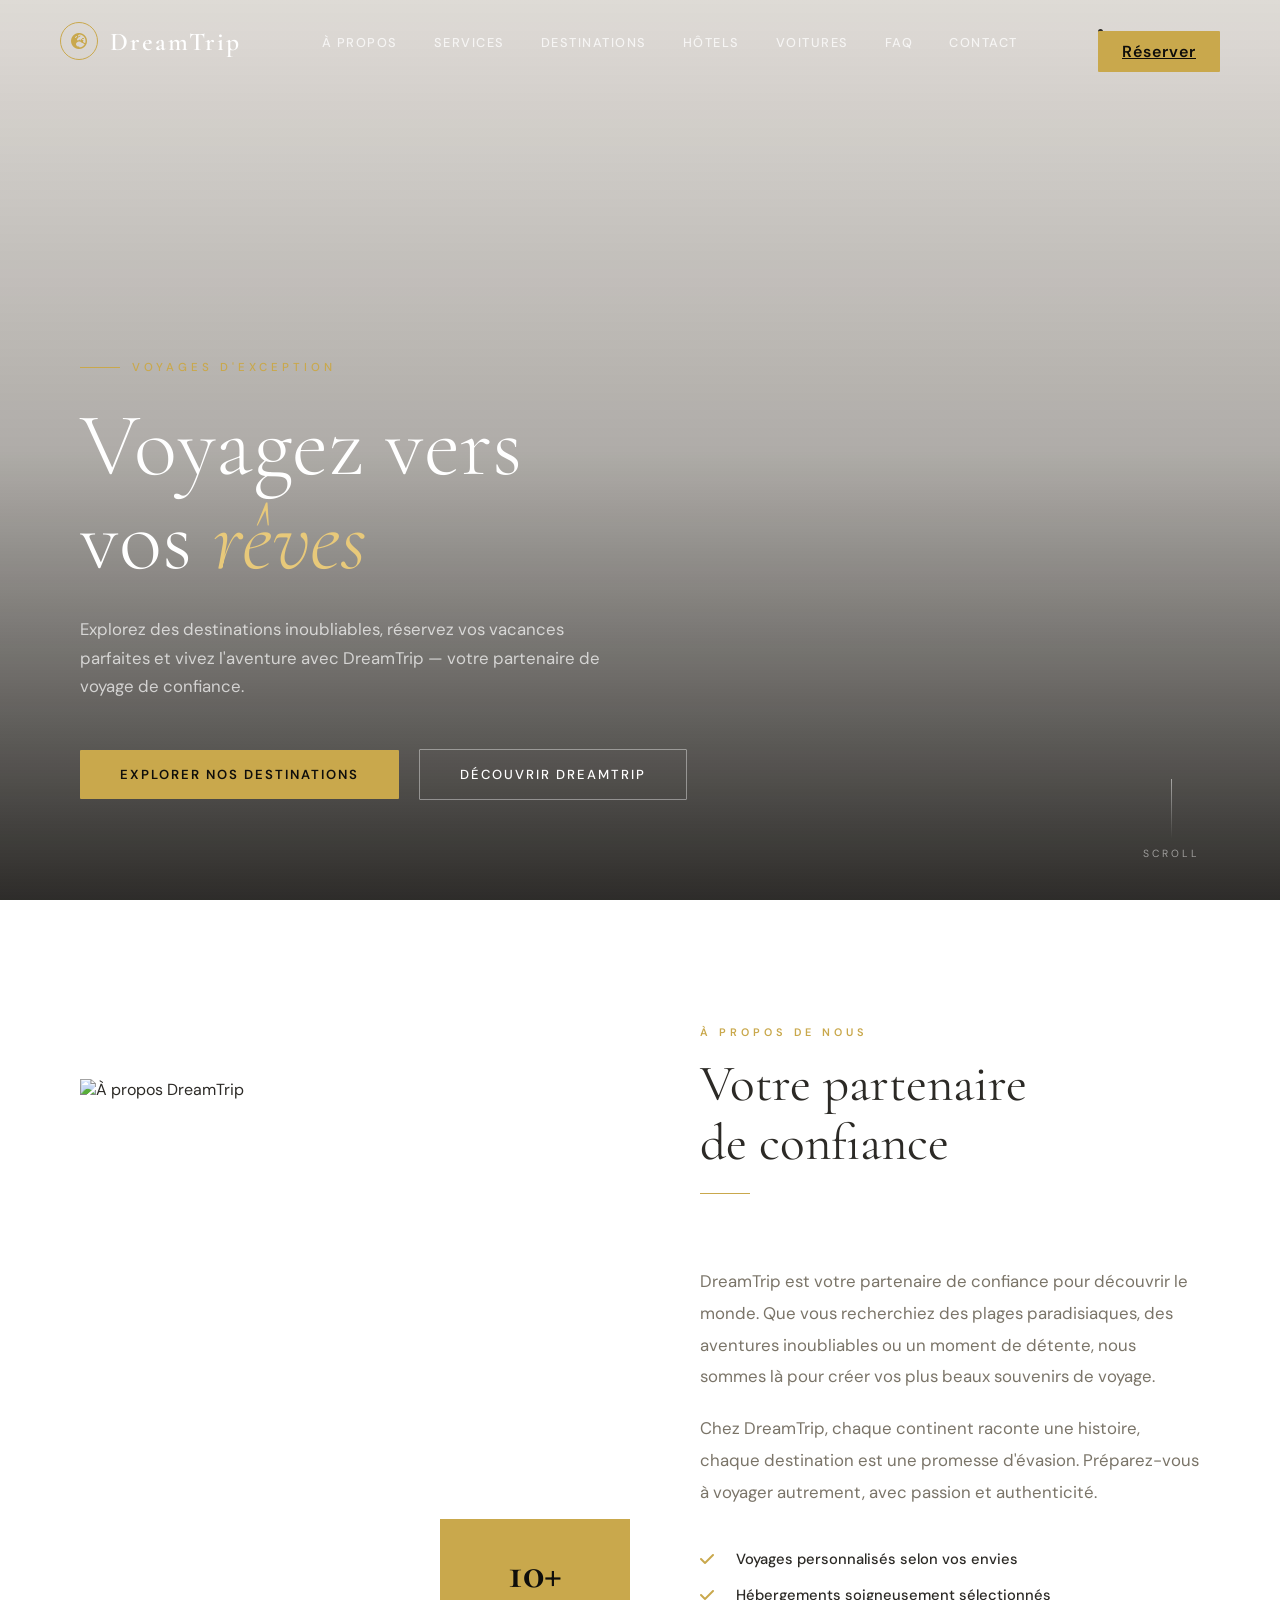
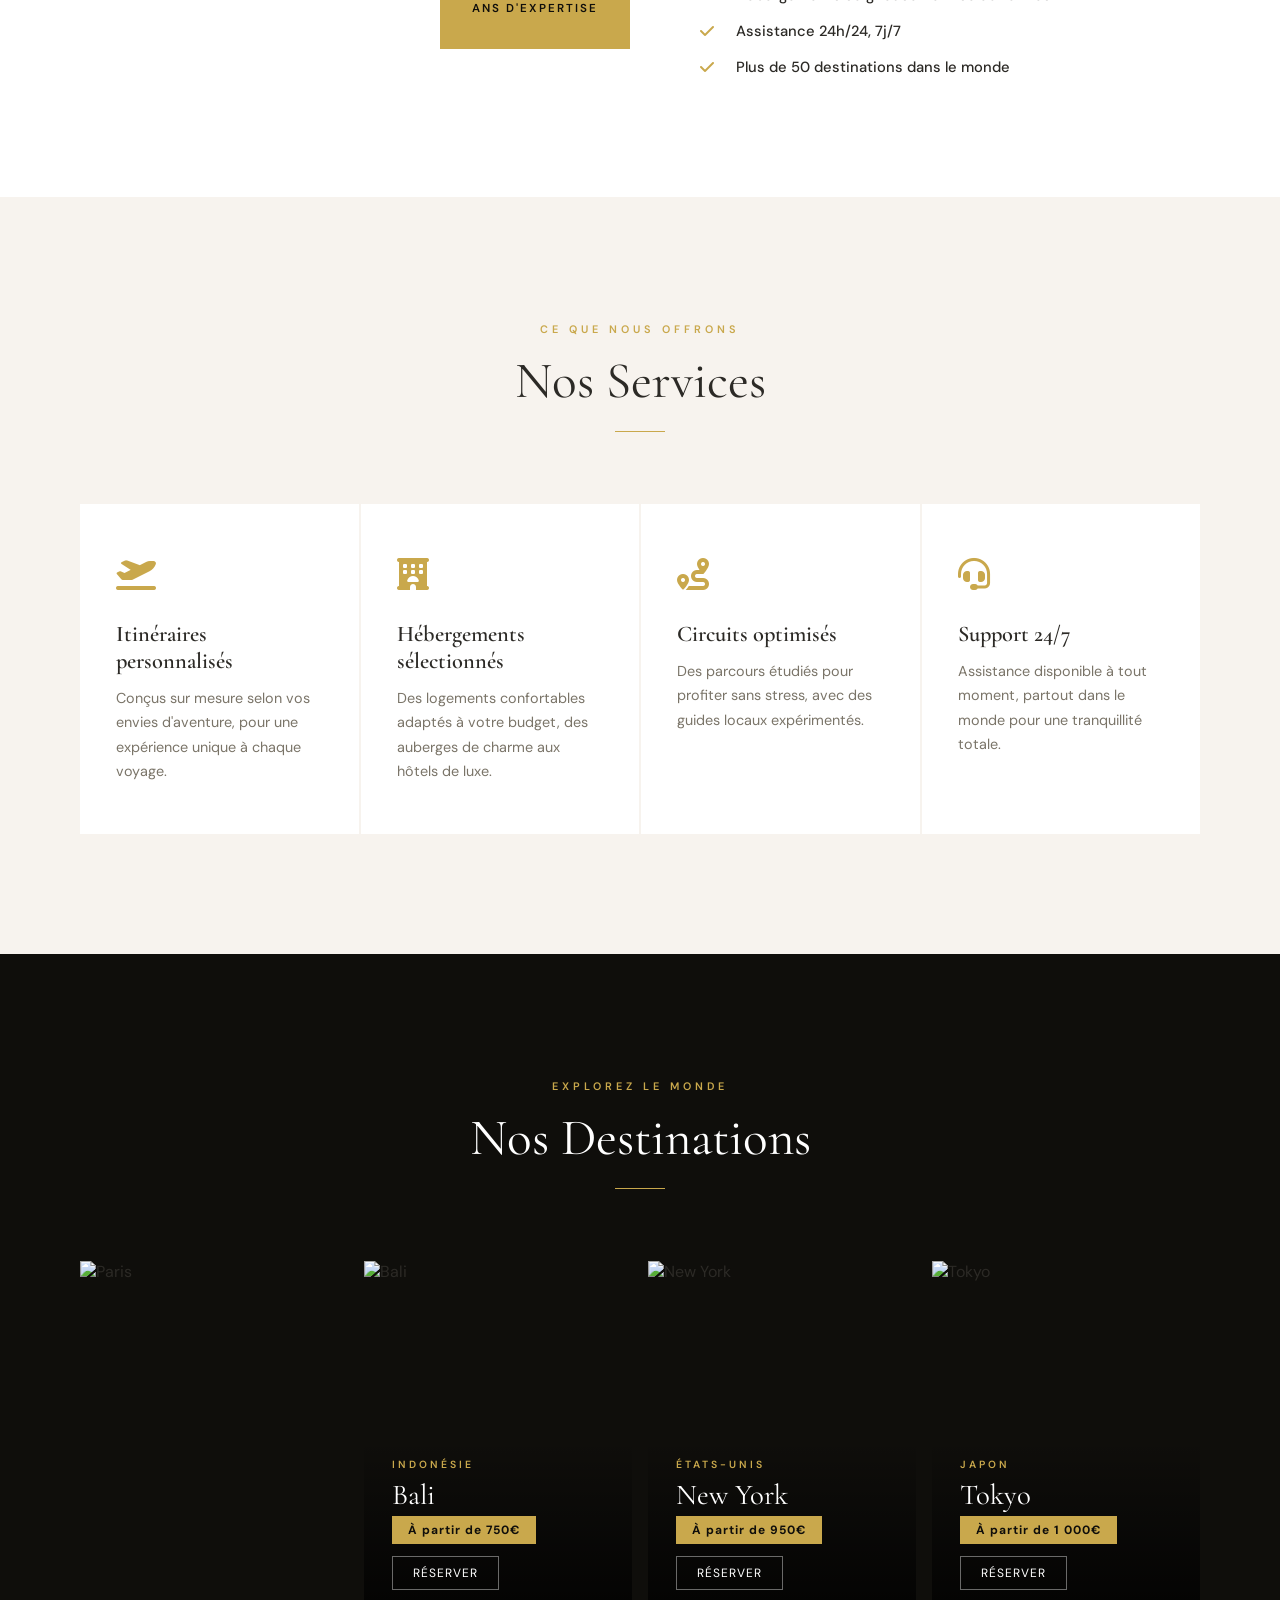
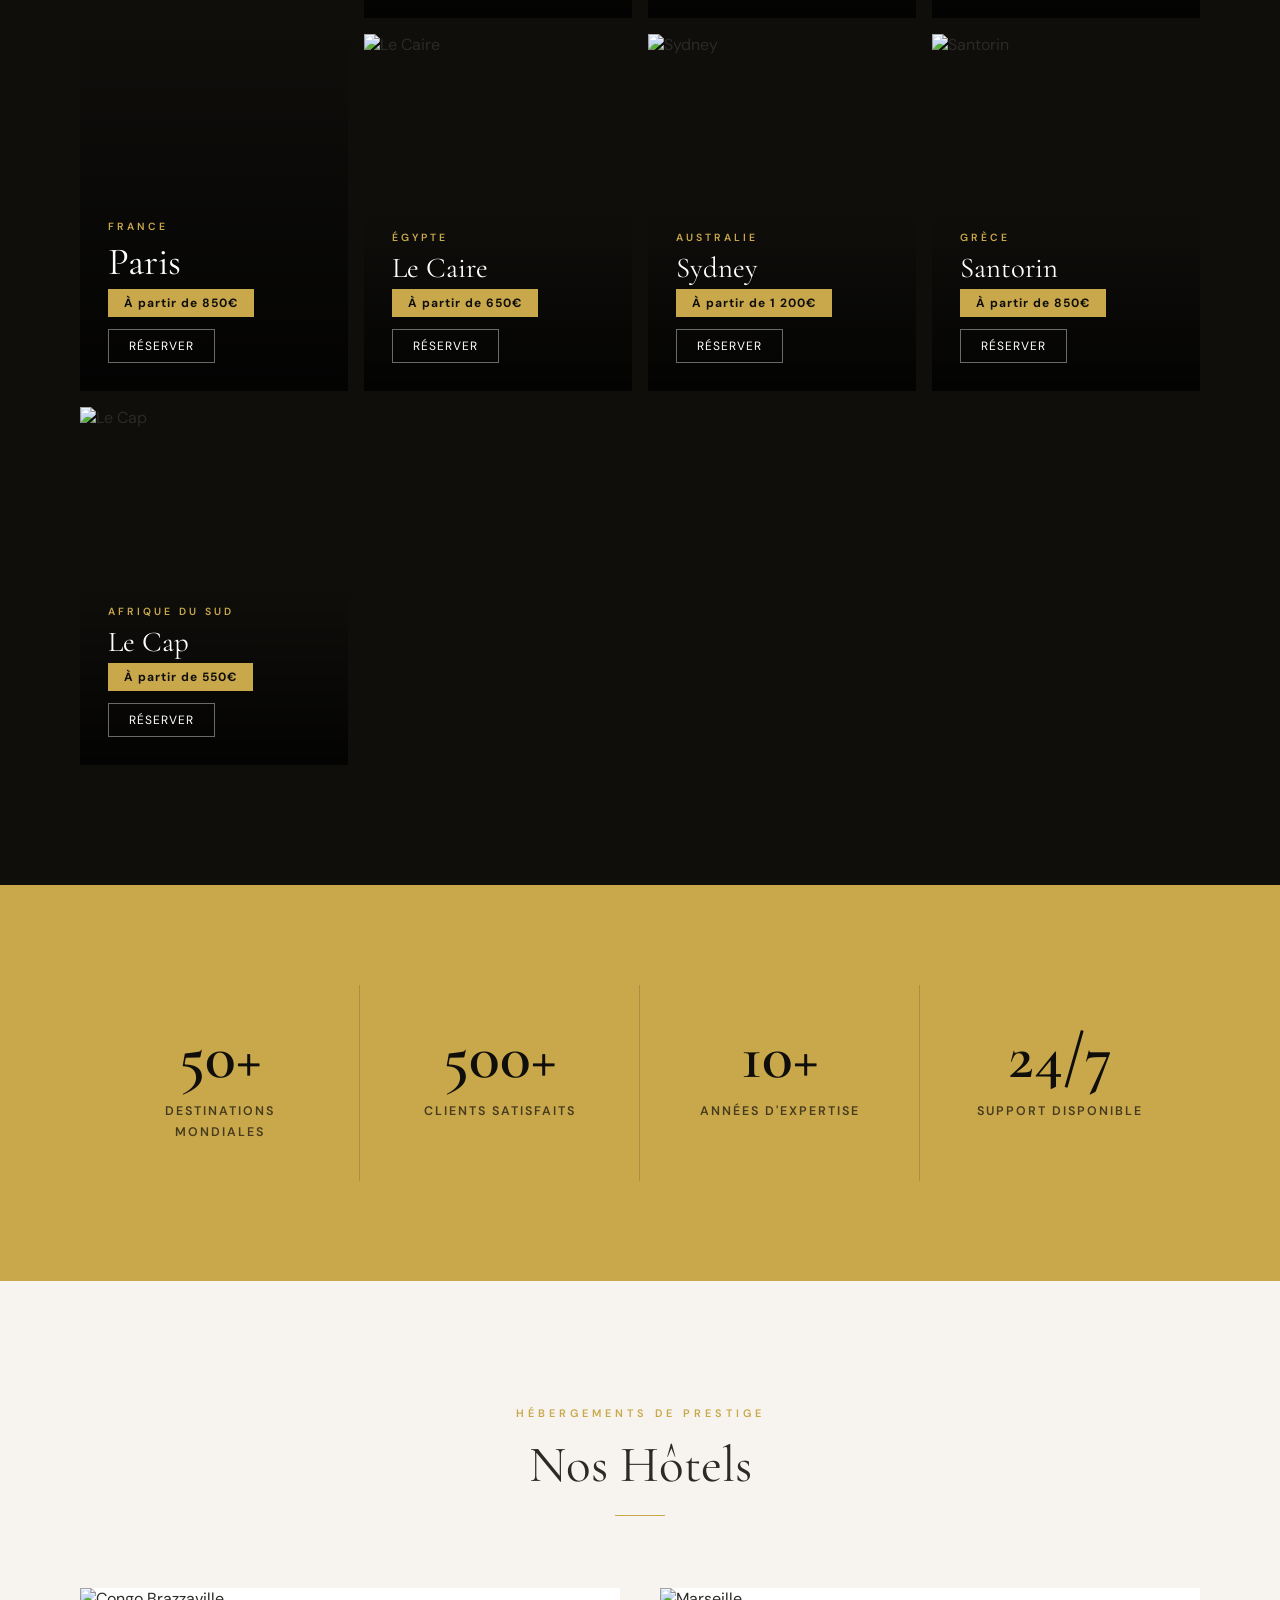
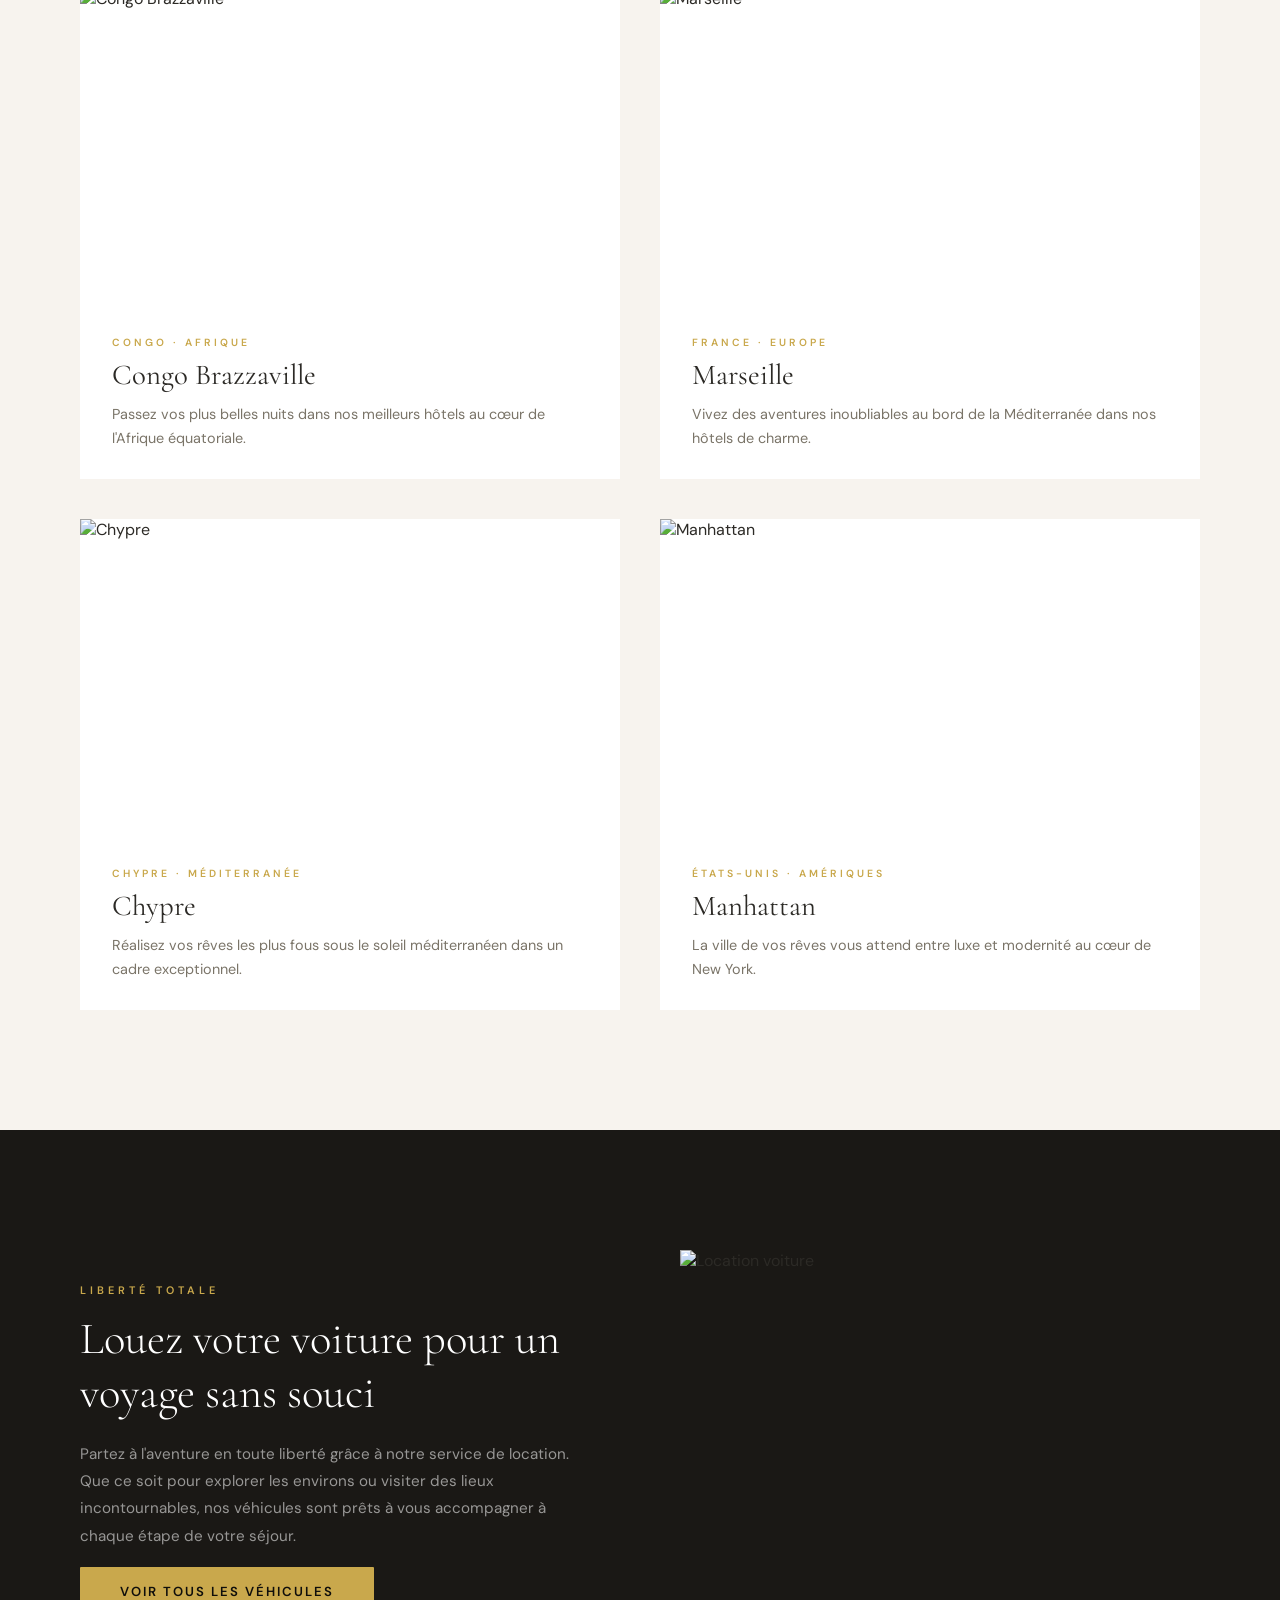
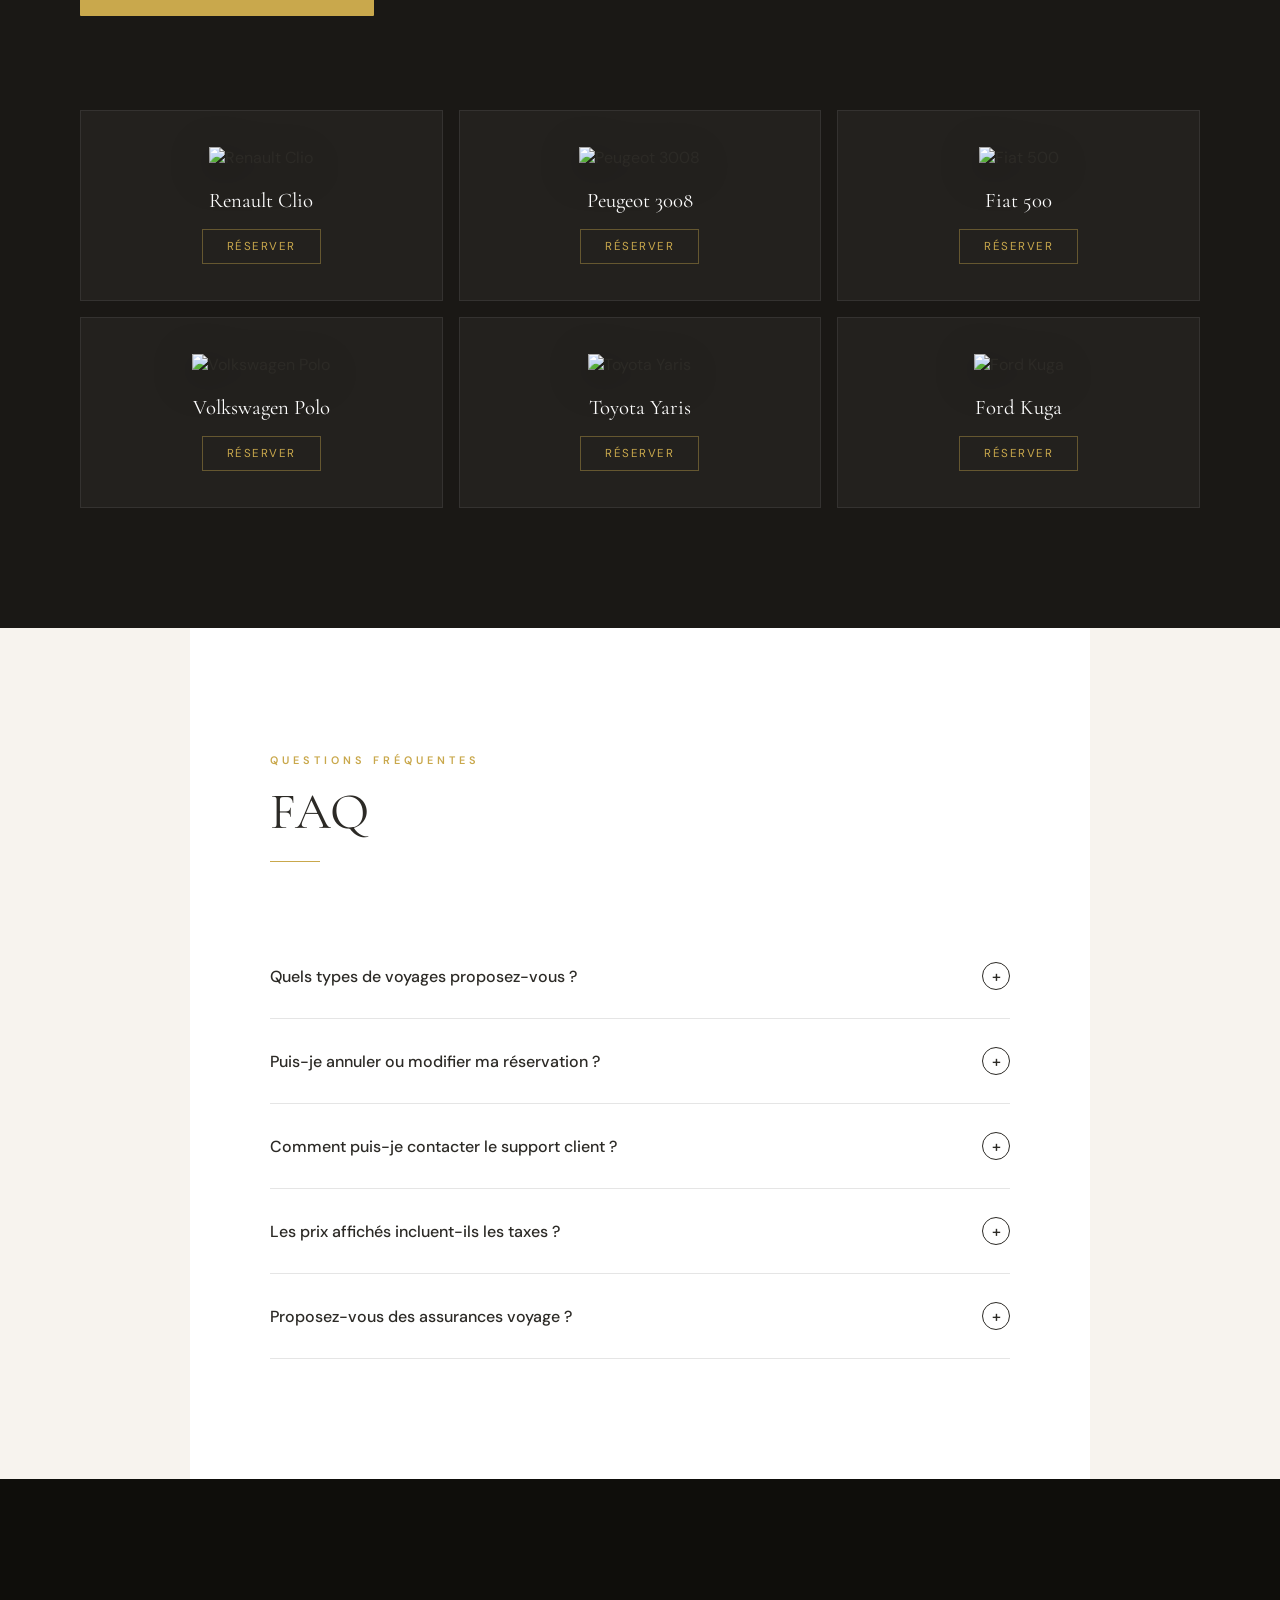
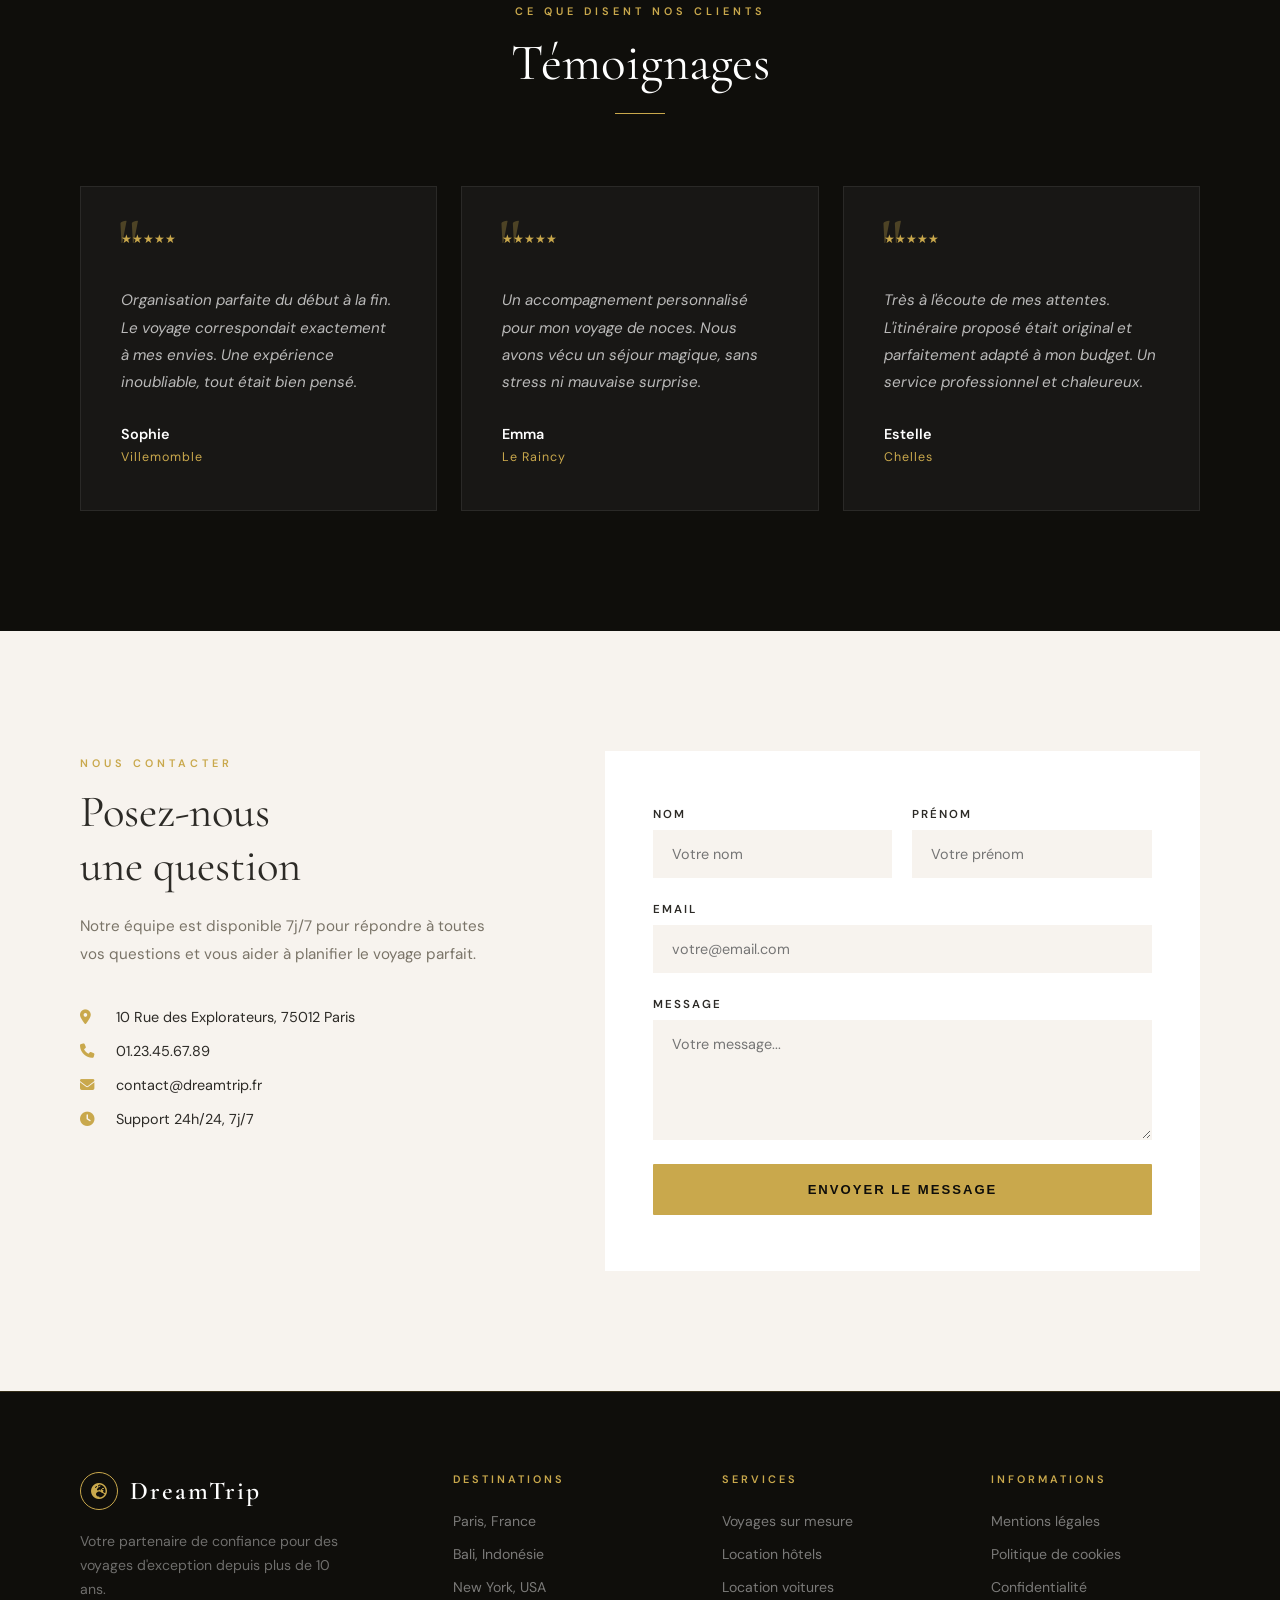
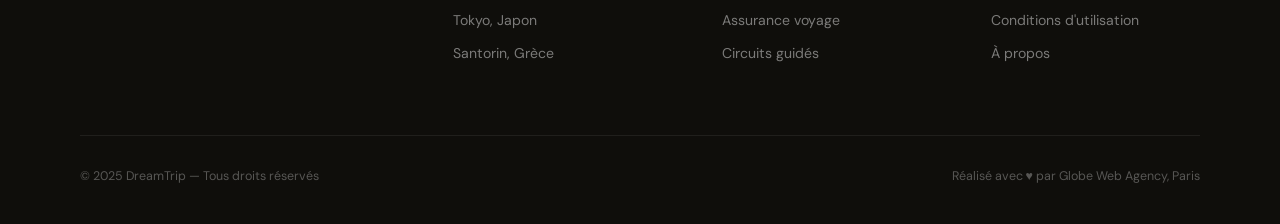
==== commit 00017797: "Add files via upload" ====
--- a/index.html
+++ b/index.html
@@ -1,541 +1,1771 @@
 <!DOCTYPE html>
 <html lang="fr">
 <head>
-    <meta charset="UTF-8">
-    <meta name="viewport" content="width=device-width, initial-scale=1.0">
-    <link href="https://fonts.googleapis.com/css2?family=Roboto&family=Montserrat:wght@400;700&display=swap" rel="stylesheet">
-    <link rel="stylesheet" href="style.css">
-    <title>Dream Trip</title>
-    <!-- AOS CSS -->
-    <link href="https://unpkg.com/aos@2.3.4/dist/aos.css" rel="stylesheet">
-    <link rel="stylesheet" href="https://cdnjs.cloudflare.com/ajax/libs/font-awesome/5.15.4/css/all.min.css">
-
-
-
+  <meta charset="UTF-8">
+  <meta name="viewport" content="width=device-width, initial-scale=1.0">
+  <title>DreamTrip — Voyagez vers vos rêves</title>
+  <link rel="preconnect" href="https://fonts.googleapis.com">
+  <link href="https://fonts.googleapis.com/css2?family=Cormorant+Garamond:ital,wght@0,300;0,400;0,600;1,300;1,400&family=DM+Sans:wght@300;400;500;600&display=swap" rel="stylesheet">
+  <link rel="stylesheet" href="https://cdnjs.cloudflare.com/ajax/libs/font-awesome/6.4.0/css/all.min.css">
+  <style>
+    :root {
+      --gold: #C9A84C;
+      --gold-light: #E8C97A;
+      --cream: #F7F3EE;
+      --dark: #0F0E0B;
+      --dark2: #1A1815;
+      --ink: #2C2A26;
+      --muted: #7A7468;
+      --white: #FFFFFF;
+      --card-radius: 2px;
+      --transition: 0.4s cubic-bezier(0.25, 0.46, 0.45, 0.94);
+    }
+
+    * { margin: 0; padding: 0; box-sizing: border-box; }
+
+    html { scroll-behavior: smooth; }
+
+    body {
+      font-family: 'DM Sans', sans-serif;
+      background: var(--cream);
+      color: var(--ink);
+      overflow-x: hidden;
+    }
+
+    /* ─── SCROLLBAR ─── */
+    ::-webkit-scrollbar { width: 4px; }
+    ::-webkit-scrollbar-track { background: var(--dark); }
+    ::-webkit-scrollbar-thumb { background: var(--gold); }
+
+    /* ─── NAV ─── */
+    nav {
+      position: fixed;
+      top: 0; left: 0; right: 0;
+      z-index: 1000;
+      padding: 20px 60px;
+      display: flex;
+      align-items: center;
+      justify-content: space-between;
+      transition: all 0.4s ease;
+    }
+
+    nav.scrolled {
+      background: rgba(15, 14, 11, 0.95);
+      backdrop-filter: blur(20px);
+      padding: 14px 60px;
+      border-bottom: 1px solid rgba(201, 168, 76, 0.2);
+    }
+
+    .nav-logo {
+      display: flex;
+      align-items: center;
+      gap: 12px;
+      text-decoration: none;
+    }
+
+    .nav-logo-icon {
+      width: 38px; height: 38px;
+      border: 1.5px solid var(--gold);
+      border-radius: 50%;
+      display: flex; align-items: center; justify-content: center;
+      color: var(--gold);
+      font-size: 1rem;
+    }
+
+    .nav-logo-text {
+      font-family: 'Cormorant Garamond', serif;
+      font-size: 1.6rem;
+      font-weight: 600;
+      color: var(--white);
+      letter-spacing: 2px;
+    }
+
+    .nav-links {
+      list-style: none;
+      display: flex;
+      gap: 36px;
+    }
+
+    .nav-links a {
+      text-decoration: none;
+      color: rgba(255,255,255,0.75);
+      font-size: 0.8rem;
+      font-weight: 500;
+      letter-spacing: 1.5px;
+      text-transform: uppercase;
+      transition: color 0.3s;
+      position: relative;
+    }
+
+    .nav-links a::after {
+      content: '';
+      position: absolute;
+      bottom: -4px; left: 0;
+      width: 0; height: 1px;
+      background: var(--gold);
+      transition: width 0.3s;
+    }
+
+    .nav-links a:hover { color: var(--gold); }
+    .nav-links a:hover::after { width: 100%; }
+
+    .nav-cta {
+      background: var(--gold);
+      color: var(--dark) !important;
+      padding: 10px 24px;
+      border-radius: 1px;
+      font-weight: 600 !important;
+      letter-spacing: 1px !important;
+    }
+
+    .nav-cta::after { display: none !important; }
+    .nav-cta:hover { background: var(--gold-light) !important; color: var(--dark) !important; }
+
+    .burger {
+      display: none;
+      flex-direction: column;
+      gap: 5px;
+      cursor: pointer;
+      background: none;
+      border: none;
+      padding: 4px;
+    }
+
+    .burger span {
+      display: block;
+      width: 24px; height: 2px;
+      background: white;
+      transition: all 0.3s;
+    }
+
+    /* ─── HERO ─── */
+    #hero {
+      height: 100vh;
+      position: relative;
+      display: flex;
+      align-items: flex-end;
+      overflow: hidden;
+    }
+
+    .hero-bg {
+      position: absolute; inset: 0;
+      background: url('https://images.unsplash.com/photo-1507525428034-b723cf961d3e?auto=format&fit=crop&w=1950&q=80') center/cover no-repeat;
+      transform: scale(1.05);
+      animation: heroZoom 12s ease-out forwards;
+    }
+
+    @keyframes heroZoom {
+      to { transform: scale(1); }
+    }
+
+    .hero-overlay {
+      position: absolute; inset: 0;
+      background: linear-gradient(
+        to top,
+        rgba(10, 9, 7, 0.85) 0%,
+        rgba(10, 9, 7, 0.3) 50%,
+        rgba(10, 9, 7, 0.1) 100%
+      );
+    }
+
+    .hero-content {
+      position: relative;
+      z-index: 2;
+      padding: 0 80px 100px;
+      max-width: 900px;
+    }
+
+    .hero-eyebrow {
+      display: inline-flex;
+      align-items: center;
+      gap: 12px;
+      color: var(--gold);
+      font-size: 0.72rem;
+      font-weight: 500;
+      letter-spacing: 4px;
+      text-transform: uppercase;
+      margin-bottom: 24px;
+      animation: fadeUp 1s 0.3s both;
+    }
+
+    .hero-eyebrow::before {
+      content: '';
+      display: block;
+      width: 40px; height: 1px;
+      background: var(--gold);
+    }
+
+    .hero-title {
+      font-family: 'Cormorant Garamond', serif;
+      font-size: clamp(3.5rem, 7vw, 6.5rem);
+      font-weight: 300;
+      color: var(--white);
+      line-height: 1.05;
+      margin-bottom: 28px;
+      animation: fadeUp 1s 0.5s both;
+    }
+
+    .hero-title em {
+      font-style: italic;
+      color: var(--gold-light);
+    }
+
+    .hero-subtitle {
+      font-size: 1.05rem;
+      color: rgba(255,255,255,0.7);
+      max-width: 540px;
+      line-height: 1.7;
+      margin-bottom: 48px;
+      animation: fadeUp 1s 0.7s both;
+    }
+
+    .hero-actions {
+      display: flex;
+      gap: 20px;
+      align-items: center;
+      animation: fadeUp 1s 0.9s both;
+    }
+
+    .btn-primary {
+      background: var(--gold);
+      color: var(--dark);
+      padding: 16px 40px;
+      font-size: 0.82rem;
+      font-weight: 600;
+      letter-spacing: 2px;
+      text-transform: uppercase;
+      text-decoration: none;
+      border-radius: 1px;
+      transition: all 0.3s;
+      border: none;
+      cursor: pointer;
+    }
+
+    .btn-primary:hover {
+      background: var(--gold-light);
+      transform: translateY(-2px);
+      box-shadow: 0 12px 40px rgba(201, 168, 76, 0.3);
+    }
+
+    .btn-outline {
+      color: var(--white);
+      padding: 16px 40px;
+      font-size: 0.82rem;
+      font-weight: 500;
+      letter-spacing: 2px;
+      text-transform: uppercase;
+      text-decoration: none;
+      border-radius: 1px;
+      transition: all 0.3s;
+      border: 1px solid rgba(255,255,255,0.4);
+    }
+
+    .btn-outline:hover {
+      border-color: var(--gold);
+      color: var(--gold);
+    }
+
+    .hero-scroll {
+      position: absolute;
+      bottom: 40px; right: 80px;
+      z-index: 2;
+      display: flex;
+      flex-direction: column;
+      align-items: center;
+      gap: 8px;
+      color: rgba(255,255,255,0.5);
+      font-size: 0.65rem;
+      letter-spacing: 3px;
+      text-transform: uppercase;
+      animation: fadeUp 1s 1.2s both;
+    }
+
+    .hero-scroll-line {
+      width: 1px;
+      height: 60px;
+      background: linear-gradient(to bottom, rgba(255,255,255,0.5), transparent);
+      animation: scrollPulse 2s ease-in-out infinite;
+    }
+
+    @keyframes scrollPulse {
+      0%, 100% { opacity: 1; transform: scaleY(1); }
+      50% { opacity: 0.4; transform: scaleY(0.7); }
+    }
+
+    @keyframes fadeUp {
+      from { opacity: 0; transform: translateY(30px); }
+      to { opacity: 1; transform: translateY(0); }
+    }
+
+    /* ─── SECTION COMMON ─── */
+    .section-header {
+      text-align: center;
+      margin-bottom: 72px;
+    }
+
+    .section-tag {
+      display: inline-block;
+      font-size: 0.68rem;
+      font-weight: 600;
+      letter-spacing: 4px;
+      text-transform: uppercase;
+      color: var(--gold);
+      margin-bottom: 16px;
+    }
+
+    .section-title {
+      font-family: 'Cormorant Garamond', serif;
+      font-size: clamp(2.2rem, 4vw, 3.4rem);
+      font-weight: 400;
+      color: var(--ink);
+      line-height: 1.15;
+    }
+
+    .section-title.light { color: var(--white); }
+
+    .section-divider {
+      width: 50px; height: 1px;
+      background: var(--gold);
+      margin: 20px auto 0;
+    }
+
+    /* ─── À PROPOS ─── */
+    #apropos {
+      padding: 120px 80px;
+      display: grid;
+      grid-template-columns: 1fr 1fr;
+      gap: 80px;
+      align-items: center;
+      background: var(--white);
+    }
+
+    .about-image-wrap {
+      position: relative;
+    }
+
+    .about-image-wrap img {
+      width: 100%;
+      height: 540px;
+      object-fit: cover;
+      display: block;
+    }
+
+    .about-image-badge {
+      position: absolute;
+      bottom: -30px; right: -30px;
+      background: var(--gold);
+      color: var(--dark);
+      padding: 32px;
+      text-align: center;
+    }
+
+    .about-image-badge strong {
+      font-family: 'Cormorant Garamond', serif;
+      font-size: 2.8rem;
+      display: block;
+      line-height: 1;
+    }
+
+    .about-image-badge span {
+      font-size: 0.72rem;
+      font-weight: 600;
+      letter-spacing: 2px;
+      text-transform: uppercase;
+    }
+
+    .about-text { padding-left: 20px; }
+
+    .about-text p {
+      font-size: 1.05rem;
+      line-height: 1.9;
+      color: var(--muted);
+      margin-bottom: 20px;
+    }
+
+    .about-features {
+      margin-top: 40px;
+      display: flex;
+      flex-direction: column;
+      gap: 16px;
+    }
+
+    .about-feature {
+      display: flex;
+      align-items: center;
+      gap: 16px;
+      font-size: 0.92rem;
+      font-weight: 500;
+    }
+
+    .about-feature i {
+      color: var(--gold);
+      font-size: 1rem;
+      width: 20px;
+    }
+
+    /* ─── SERVICES ─── */
+    #services {
+      padding: 120px 80px;
+      background: var(--cream);
+    }
+
+    .services-grid {
+      display: grid;
+      grid-template-columns: repeat(4, 1fr);
+      gap: 2px;
+    }
+
+    .service-card {
+      background: var(--white);
+      padding: 50px 36px;
+      transition: all var(--transition);
+      position: relative;
+      overflow: hidden;
+    }
+
+    .service-card::before {
+      content: '';
+      position: absolute;
+      bottom: 0; left: 0;
+      width: 0; height: 3px;
+      background: var(--gold);
+      transition: width var(--transition);
+    }
+
+    .service-card:hover::before { width: 100%; }
+
+    .service-card:hover {
+      background: var(--dark);
+      transform: translateY(-8px);
+      box-shadow: 0 20px 60px rgba(0,0,0,0.15);
+    }
+
+    .service-icon {
+      font-size: 2rem;
+      color: var(--gold);
+      margin-bottom: 24px;
+      display: block;
+    }
+
+    .service-card h3 {
+      font-family: 'Cormorant Garamond', serif;
+      font-size: 1.4rem;
+      font-weight: 600;
+      margin-bottom: 12px;
+      color: var(--ink);
+      transition: color 0.3s;
+    }
+
+    .service-card:hover h3 { color: var(--white); }
+
+    .service-card p {
+      font-size: 0.9rem;
+      line-height: 1.7;
+      color: var(--muted);
+      transition: color 0.3s;
+    }
+
+    .service-card:hover p { color: rgba(255,255,255,0.6); }
+
+    /* ─── DESTINATIONS ─── */
+    #destinations {
+      padding: 120px 80px;
+      background: var(--dark);
+    }
+
+    #destinations .section-title { color: var(--white); }
+
+    .destinations-grid {
+      display: grid;
+      grid-template-columns: repeat(4, 1fr);
+      gap: 16px;
+    }
+
+    .dest-card {
+      position: relative;
+      overflow: hidden;
+      cursor: pointer;
+      aspect-ratio: 3/4;
+    }
+
+    .dest-card.featured {
+      grid-row: span 2;
+      aspect-ratio: auto;
+    }
+
+    .dest-card img {
+      width: 100%; height: 100%;
+      object-fit: cover;
+      transition: transform 0.6s ease;
+      display: block;
+    }
+
+    .dest-card:hover img { transform: scale(1.08); }
+
+    .dest-overlay {
+      position: absolute; inset: 0;
+      background: linear-gradient(to top, rgba(0,0,0,0.8) 0%, transparent 50%);
+      transition: opacity 0.3s;
+    }
+
+    .dest-content {
+      position: absolute;
+      bottom: 0; left: 0; right: 0;
+      padding: 28px;
+    }
+
+    .dest-country {
+      font-size: 0.65rem;
+      font-weight: 600;
+      letter-spacing: 3px;
+      text-transform: uppercase;
+      color: var(--gold);
+      margin-bottom: 6px;
+    }
+
+    .dest-city {
+      font-family: 'Cormorant Garamond', serif;
+      font-size: 1.8rem;
+      font-weight: 400;
+      color: var(--white);
+      margin-bottom: 4px;
+    }
+
+    .dest-card.featured .dest-city { font-size: 2.4rem; }
+
+    .dest-desc {
+      font-size: 0.82rem;
+      color: rgba(255,255,255,0.65);
+      margin-bottom: 14px;
+      display: none;
+    }
+
+    .dest-card:hover .dest-desc { display: block; }
+
+    .dest-price {
+      display: inline-block;
+      background: var(--gold);
+      color: var(--dark);
+      padding: 6px 16px;
+      font-size: 0.75rem;
+      font-weight: 700;
+      letter-spacing: 1px;
+    }
+
+    .dest-btn {
+      display: inline-block;
+      margin-top: 12px;
+      background: transparent;
+      border: 1px solid rgba(255,255,255,0.4);
+      color: white;
+      padding: 8px 20px;
+      font-size: 0.75rem;
+      letter-spacing: 1px;
+      text-transform: uppercase;
+      cursor: pointer;
+      transition: all 0.3s;
+      font-family: 'DM Sans', sans-serif;
+      text-decoration: none;
+    }
+
+    .dest-btn:hover {
+      background: var(--gold);
+      border-color: var(--gold);
+      color: var(--dark);
+    }
+
+    /* ─── STATS ─── */
+    #stats {
+      padding: 100px 80px;
+      background: var(--gold);
+      display: grid;
+      grid-template-columns: repeat(4, 1fr);
+      gap: 0;
+    }
+
+    .stat-item {
+      text-align: center;
+      padding: 40px;
+      border-right: 1px solid rgba(0,0,0,0.15);
+    }
+
+    .stat-item:last-child { border-right: none; }
+
+    .stat-number {
+      font-family: 'Cormorant Garamond', serif;
+      font-size: 4rem;
+      font-weight: 600;
+      color: var(--dark);
+      display: block;
+      line-height: 1;
+      margin-bottom: 10px;
+    }
+
+    .stat-label {
+      font-size: 0.78rem;
+      font-weight: 600;
+      letter-spacing: 2px;
+      text-transform: uppercase;
+      color: var(--dark);
+      opacity: 0.7;
+    }
+
+    /* ─── HOTELS ─── */
+    #hotels {
+      padding: 120px 80px;
+      background: var(--cream);
+    }
+
+    .hotels-grid {
+      display: grid;
+      grid-template-columns: repeat(2, 1fr);
+      gap: 40px;
+      margin-top: 72px;
+    }
+
+    .hotel-card {
+      position: relative;
+      overflow: hidden;
+      background: var(--white);
+    }
+
+    .hotel-card img {
+      width: 100%;
+      height: 320px;
+      object-fit: cover;
+      display: block;
+      transition: transform 0.5s ease;
+    }
+
+    .hotel-card:hover img { transform: scale(1.05); }
+
+    .hotel-info {
+      padding: 28px 32px;
+    }
+
+    .hotel-tag {
+      font-size: 0.65rem;
+      font-weight: 600;
+      letter-spacing: 3px;
+      text-transform: uppercase;
+      color: var(--gold);
+      margin-bottom: 8px;
+    }
+
+    .hotel-info h3 {
+      font-family: 'Cormorant Garamond', serif;
+      font-size: 1.8rem;
+      font-weight: 400;
+      color: var(--ink);
+      margin-bottom: 10px;
+    }
+
+    .hotel-info p {
+      font-size: 0.9rem;
+      line-height: 1.7;
+      color: var(--muted);
+    }
+
+    /* ─── VOITURES ─── */
+    #cars {
+      padding: 120px 80px;
+      background: var(--dark2);
+    }
+
+    .cars-intro {
+      display: grid;
+      grid-template-columns: 1fr 1fr;
+      gap: 80px;
+      align-items: center;
+      margin-bottom: 80px;
+    }
+
+    .cars-intro-text h2 {
+      font-family: 'Cormorant Garamond', serif;
+      font-size: clamp(2rem, 3.5vw, 3rem);
+      font-weight: 300;
+      color: var(--white);
+      line-height: 1.2;
+      margin-bottom: 20px;
+    }
+
+    .cars-intro-text p {
+      font-size: 0.95rem;
+      line-height: 1.8;
+      color: rgba(255,255,255,0.55);
+      margin-bottom: 30px;
+    }
+
+    .cars-grid {
+      display: grid;
+      grid-template-columns: repeat(3, 1fr);
+      gap: 16px;
+    }
+
+    .car-card {
+      background: rgba(255,255,255,0.04);
+      border: 1px solid rgba(255,255,255,0.08);
+      padding: 36px 28px;
+      text-align: center;
+      transition: all var(--transition);
+      cursor: pointer;
+    }
+
+    .car-card:hover {
+      background: rgba(255,255,255,0.08);
+      border-color: var(--gold);
+      transform: translateY(-6px);
+    }
+
+    .car-card img {
+      width: 100%;
+      max-height: 120px;
+      object-fit: contain;
+      margin-bottom: 20px;
+      filter: drop-shadow(0 8px 20px rgba(0,0,0,0.4));
+      transition: transform 0.3s;
+    }
+
+    .car-card:hover img { transform: scale(1.05); }
+
+    .car-card h4 {
+      font-family: 'Cormorant Garamond', serif;
+      font-size: 1.3rem;
+      font-weight: 400;
+      color: var(--white);
+      margin-bottom: 16px;
+    }
+
+    .car-card .btn-car {
+      display: inline-block;
+      background: transparent;
+      border: 1px solid rgba(201, 168, 76, 0.4);
+      color: var(--gold);
+      padding: 9px 24px;
+      font-size: 0.72rem;
+      letter-spacing: 1.5px;
+      text-transform: uppercase;
+      cursor: pointer;
+      transition: all 0.3s;
+      text-decoration: none;
+      font-family: 'DM Sans', sans-serif;
+    }
+
+    .car-card:hover .btn-car {
+      background: var(--gold);
+      color: var(--dark);
+    }
+
+    /* ─── FAQ ─── */
+    #faq {
+      padding: 120px 80px;
+      background: var(--white);
+      max-width: 900px;
+      margin: 0 auto;
+    }
+
+    #faq .section-header { text-align: left; }
+    #faq .section-divider { margin: 20px 0 0; }
+
+    .faq-list {
+      margin-top: 60px;
+      display: flex;
+      flex-direction: column;
+      gap: 0;
+    }
+
+    .faq-item {
+      border-bottom: 1px solid rgba(0,0,0,0.1);
+    }
+
+    .faq-question {
+      width: 100%;
+      background: none;
+      border: none;
+      padding: 28px 0;
+      font-family: 'DM Sans', sans-serif;
+      font-size: 1rem;
+      font-weight: 500;
+      color: var(--ink);
+      text-align: left;
+      cursor: pointer;
+      display: flex;
+      justify-content: space-between;
+      align-items: center;
+      gap: 20px;
+      transition: color 0.3s;
+    }
+
+    .faq-question:hover, .faq-question.active { color: var(--gold); }
+
+    .faq-icon {
+      width: 28px; height: 28px;
+      border: 1px solid currentColor;
+      border-radius: 50%;
+      display: flex; align-items: center; justify-content: center;
+      font-size: 1rem;
+      flex-shrink: 0;
+      transition: all 0.3s;
+    }
+
+    .faq-question.active .faq-icon {
+      background: var(--gold);
+      border-color: var(--gold);
+      color: var(--dark);
+      transform: rotate(45deg);
+    }
+
+    .faq-answer {
+      max-height: 0;
+      overflow: hidden;
+      transition: max-height 0.4s ease, padding 0.3s;
+    }
+
+    .faq-answer p {
+      padding: 0 0 28px;
+      font-size: 0.95rem;
+      line-height: 1.8;
+      color: var(--muted);
+    }
+
+    /* ─── TÉMOIGNAGES ─── */
+    #temoignages {
+      padding: 120px 80px;
+      background: var(--dark);
+      overflow: hidden;
+    }
+
+    .testimonials-grid {
+      display: grid;
+      grid-template-columns: repeat(3, 1fr);
+      gap: 24px;
+      margin-top: 72px;
+    }
+
+    .testimonial-card {
+      background: rgba(255,255,255,0.04);
+      border: 1px solid rgba(255,255,255,0.08);
+      padding: 44px 40px;
+      position: relative;
+    }
+
+    .testimonial-quote {
+      font-family: 'Cormorant Garamond', serif;
+      font-size: 5rem;
+      color: var(--gold);
+      opacity: 0.3;
+      line-height: 1;
+      position: absolute;
+      top: 20px; left: 36px;
+    }
+
+    .testimonial-text {
+      font-size: 0.95rem;
+      line-height: 1.8;
+      color: rgba(255,255,255,0.7);
+      margin-bottom: 28px;
+      font-style: italic;
+      padding-top: 24px;
+    }
+
+    .testimonial-author strong {
+      display: block;
+      font-size: 0.9rem;
+      font-weight: 600;
+      color: var(--white);
+      margin-bottom: 2px;
+    }
+
+    .testimonial-author span {
+      font-size: 0.78rem;
+      color: var(--gold);
+      letter-spacing: 1px;
+    }
+
+    .testimonial-stars {
+      color: var(--gold);
+      font-size: 0.75rem;
+      margin-bottom: 16px;
+    }
+
+    /* ─── CONTACT ─── */
+    #contact {
+      padding: 120px 80px;
+      background: var(--cream);
+      display: grid;
+      grid-template-columns: 1fr 1.4fr;
+      gap: 100px;
+      align-items: start;
+    }
+
+    .contact-info h2 {
+      font-family: 'Cormorant Garamond', serif;
+      font-size: clamp(2rem, 3.5vw, 3rem);
+      font-weight: 400;
+      color: var(--ink);
+      line-height: 1.2;
+      margin-bottom: 20px;
+    }
+
+    .contact-info p {
+      font-size: 0.95rem;
+      line-height: 1.8;
+      color: var(--muted);
+      margin-bottom: 40px;
+    }
+
+    .contact-details {
+      display: flex;
+      flex-direction: column;
+      gap: 16px;
+    }
+
+    .contact-detail {
+      display: flex;
+      align-items: center;
+      gap: 16px;
+      font-size: 0.9rem;
+      color: var(--ink);
+    }
+
+    .contact-detail i {
+      color: var(--gold);
+      width: 20px;
+    }
+
+    .contact-form-wrap {
+      background: var(--white);
+      padding: 56px 48px;
+    }
+
+    .form-row {
+      display: grid;
+      grid-template-columns: 1fr 1fr;
+      gap: 20px;
+    }
+
+    .form-group {
+      display: flex;
+      flex-direction: column;
+      gap: 8px;
+      margin-bottom: 24px;
+    }
+
+    .form-group label {
+      font-size: 0.72rem;
+      font-weight: 600;
+      letter-spacing: 2px;
+      text-transform: uppercase;
+      color: var(--ink);
+    }
+
+    .form-group input,
+    .form-group textarea {
+      background: var(--cream);
+      border: 1px solid transparent;
+      padding: 14px 18px;
+      font-family: 'DM Sans', sans-serif;
+      font-size: 0.9rem;
+      color: var(--ink);
+      outline: none;
+      transition: border-color 0.3s;
+      border-radius: 0;
+    }
+
+    .form-group input:focus,
+    .form-group textarea:focus {
+      border-color: var(--gold);
+    }
+
+    .form-group textarea { resize: vertical; min-height: 120px; }
+
+    /* ─── FOOTER ─── */
+    footer {
+      background: var(--dark);
+      padding: 80px 80px 40px;
+      border-top: 1px solid rgba(201, 168, 76, 0.2);
+    }
+
+    .footer-top {
+      display: grid;
+      grid-template-columns: 1.5fr 1fr 1fr 1fr;
+      gap: 60px;
+      margin-bottom: 60px;
+    }
+
+    .footer-brand .nav-logo { margin-bottom: 20px; }
+
+    .footer-brand p {
+      font-size: 0.88rem;
+      line-height: 1.7;
+      color: rgba(255,255,255,0.4);
+      max-width: 260px;
+    }
+
+    .footer-socials {
+      display: flex;
+      gap: 12px;
+      margin-top: 28px;
+    }
+
+    .footer-social {
+      width: 38px; height: 38px;
+      border: 1px solid rgba(255,255,255,0.15);
+      display: flex; align-items: center; justify-content: center;
+      color: rgba(255,255,255,0.5);
+      text-decoration: none;
+      font-size: 0.85rem;
+      transition: all 0.3s;
+    }
+
+    .footer-social:hover {
+      border-color: var(--gold);
+      color: var(--gold);
+    }
+
+    .footer-col h4 {
+      font-size: 0.68rem;
+      font-weight: 600;
+      letter-spacing: 3px;
+      text-transform: uppercase;
+      color: var(--gold);
+      margin-bottom: 24px;
+    }
+
+    .footer-col ul { list-style: none; }
+
+    .footer-col ul li { margin-bottom: 12px; }
+
+    .footer-col ul a {
+      text-decoration: none;
+      font-size: 0.88rem;
+      color: rgba(255,255,255,0.45);
+      transition: color 0.3s;
+    }
+
+    .footer-col ul a:hover { color: var(--gold); }
+
+    .footer-bottom {
+      padding-top: 32px;
+      border-top: 1px solid rgba(255,255,255,0.07);
+      display: flex;
+      justify-content: space-between;
+      align-items: center;
+    }
+
+    .footer-bottom p {
+      font-size: 0.78rem;
+      color: rgba(255,255,255,0.3);
+    }
+
+    /* ─── REVEAL ANIMATIONS ─── */
+    .reveal {
+      opacity: 0;
+      transform: translateY(40px);
+      transition: opacity 0.8s ease, transform 0.8s ease;
+    }
+
+    .reveal.visible {
+      opacity: 1;
+      transform: translateY(0);
+    }
+
+    .reveal-left {
+      opacity: 0;
+      transform: translateX(-40px);
+      transition: opacity 0.8s ease, transform 0.8s ease;
+    }
+
+    .reveal-left.visible {
+      opacity: 1;
+      transform: translateX(0);
+    }
+
+    .reveal-right {
+      opacity: 0;
+      transform: translateX(40px);
+      transition: opacity 0.8s ease, transform 0.8s ease;
+    }
+
+    .reveal-right.visible {
+      opacity: 1;
+      transform: translateX(0);
+    }
+
+    /* ─── SECTION WRAPPER ─── */
+    .section-wrap {
+      max-width: 1440px;
+      margin: 0 auto;
+    }
+
+    /* ─── MOBILE MENU ─── */
+    .mobile-menu {
+      display: none;
+      position: fixed;
+      inset: 0;
+      background: var(--dark);
+      z-index: 999;
+      flex-direction: column;
+      align-items: center;
+      justify-content: center;
+      gap: 36px;
+    }
+
+    .mobile-menu.open { display: flex; }
+
+    .mobile-menu a {
+      text-decoration: none;
+      font-family: 'Cormorant Garamond', serif;
+      font-size: 2.4rem;
+      font-weight: 300;
+      color: var(--white);
+      transition: color 0.3s;
+    }
+
+    .mobile-menu a:hover { color: var(--gold); }
+
+    .mobile-close {
+      position: absolute;
+      top: 28px; right: 32px;
+      font-size: 2rem;
+      color: white;
+      background: none;
+      border: none;
+      cursor: pointer;
+    }
+
+    /* ─── RESPONSIVE ─── */
+    @media (max-width: 1100px) {
+      nav { padding: 20px 40px; }
+      nav.scrolled { padding: 14px 40px; }
+      .nav-links { gap: 24px; }
+      #apropos { padding: 80px 40px; gap: 50px; }
+      #services { padding: 80px 40px; }
+      .services-grid { grid-template-columns: repeat(2, 1fr); }
+      #destinations { padding: 80px 40px; }
+      .destinations-grid { grid-template-columns: repeat(2, 1fr); }
+      .dest-card.featured { grid-row: span 1; }
+      #stats { padding: 60px 40px; }
+      #hotels { padding: 80px 40px; }
+      #cars { padding: 80px 40px; }
+      .cars-intro { grid-template-columns: 1fr; gap: 40px; }
+      .cars-grid { grid-template-columns: repeat(2, 1fr); }
+      #faq { padding: 80px 40px; }
+      #temoignages { padding: 80px 40px; }
+      #contact { padding: 80px 40px; gap: 60px; }
+      footer { padding: 60px 40px 30px; }
+      .footer-top { grid-template-columns: 1fr 1fr; gap: 40px; }
+    }
+
+    @media (max-width: 768px) {
+      nav { padding: 16px 24px; }
+      nav.scrolled { padding: 12px 24px; }
+      .nav-links, .nav-cta-wrap { display: none; }
+      .burger { display: flex; }
+
+      .hero-content { padding: 0 28px 80px; }
+      .hero-title { font-size: 3rem; }
+      .hero-actions { flex-direction: column; align-items: flex-start; }
+      .hero-scroll { display: none; }
+
+      #apropos { grid-template-columns: 1fr; padding: 60px 24px; gap: 40px; }
+      .about-image-badge { right: 0; bottom: -20px; }
+      .about-text { padding-left: 0; }
+
+      #services { padding: 60px 24px; }
+      .services-grid { grid-template-columns: 1fr; }
+
+      #destinations { padding: 60px 24px; }
+      .destinations-grid { grid-template-columns: 1fr 1fr; gap: 8px; }
+
+      #stats { padding: 50px 24px; grid-template-columns: repeat(2, 1fr); }
+      .stat-item { border-right: none; border-bottom: 1px solid rgba(0,0,0,0.15); }
+
+      #hotels { padding: 60px 24px; }
+      .hotels-grid { grid-template-columns: 1fr; }
+
+      #cars { padding: 60px 24px; }
+      .cars-grid { grid-template-columns: 1fr 1fr; }
+
+      #faq { padding: 60px 24px; }
+
+      #temoignages { padding: 60px 24px; }
+      .testimonials-grid { grid-template-columns: 1fr; }
+
+      #contact { grid-template-columns: 1fr; padding: 60px 24px; gap: 40px; }
+      .contact-form-wrap { padding: 36px 28px; }
+      .form-row { grid-template-columns: 1fr; }
+
+      footer { padding: 50px 24px 28px; }
+      .footer-top { grid-template-columns: 1fr; gap: 32px; }
+      .footer-bottom { flex-direction: column; gap: 12px; text-align: center; }
+    }
+  </style>
 </head>
-
-
 <body>
- <!-- HEADER -->
-<header data-aos="zoom-in-right" data-aos-delay="200">
-  <div class="header-inner">
-    <div class="Logo">
-      <img src="https://cdn-icons-png.flaticon.com/512/201/201623.png" alt="Logo" />
-      <strong><span class="Logo-text">DreamTrip</span></strong>
-    </div>
-
-    <!-- Bouton Burger -->
-    <button
-      class="menu-toggle"
-      id="menu-toggle"
-      aria-label="Ouvrir le menu"
-      aria-expanded="false"
-      aria-controls="nav-menu"
-    >
-      ☰
-    </button>
-
-    <!-- Menu principal -->
-    <nav id="nav-menu">
-      <ul>
-        <li><a href="Indes.html">Accueil</a></li>
-        <li><a href="A-propos.html">A propos</a></li>
-        <li><a href="Nos-services.html">Services</a></li>
-        <li><a href="destinations.htm">Destinations</a></li>
-        <li><a href="Nos-chiffres.html">Chiffres</a></li>
-        <li><a href="locations.html">Hotel Vehicules</a></li>
-        <li><a href="FAQ.html">FAQ</a></li>
-        <li><a href="temoignages.html">Témoignages</a></li>
-        <li><a href="contact.html">Contact</a></li>
-      </ul>
-    </nav>
-  </div>
-
-  <!-- Bannière -->
-  <div id="Accueil" class="banner-content" data-aos="fade-up-right" data-aos-delay="200">
-    <div>
-      <h1>Voyagez vers vos rêves</h1>
-      <p>Explorez des destinations inoubliables, réservez vos vacances parfaites et vivez l'aventure avec DreamTrip.</p>
-      <a href="reservation.html" class="double-bordure">Réserver</a>
-    </div>
-  </div>
-</header>
-
-
-
-    <!--A propos1-->
-    <section id="A-propos" class="A-propos">
-        <div class="A-propos-text"  data-aos="fade-left" data-aos-delay="100">
-            <h2>A Propos de Dream Trip</h2>
-            <p>DreamTrip est votre partenaire de confiance pour découvrir le monde.
-               Que vous recherchiez des plages paradisiaques, des aventures inoubliables ou un moment
-               de détente, nous sommes là pour vous aider à créer vos plus beaux souvenirs de voyage.
-            </p>
-        </div>
-
-        <div class="A-propos-Image" data-aos="fade-right" data-aos-delay="200">
-        <img src="https://images.unsplash.com/photo-1526772662000-3f88f10405ff?auto=format&fit=crop&w=800&q=80" alt="À propos">       
-        </div>
-    </section>
-
-    <!--A propos2-->
-    <section  class="about">
-        <div class="about-content">
-         <div class="image" data-aos="fade-left" data-aos-delay="100">
-                <img src="https://images.unsplash.com/photo-1526778548025-fa2f459cd5c1?auto=format&fit=crop&w=900&q=80" alt="À propos">
-          </div>
-          <div class="text"  data-aos="fade-right" data-aos-delay="200">
-            <h2>Un Monde de Rêve</h2>
-            <p>
-              Chez DreamTrip, chaque continent raconte une histoire, chaque destination est une promesse d’évasion.
-              Que vous rêviez de découvrir les trésors cachés de notre planète, de marcher sur des terres inconnues 
-              de simplement contempler la beauté du monde, nous vous guidons vers une expérience inoubliable. 
-              Préparez-vous à voyager autrement, avec passion et authenticité.
-            </p>
-          </div>
-        </div>
-    </section>
-
-
-    <!--nos services -->
-    <h2 id="titre1"data-aos="fade-up" data-aos-delay="100" >Nos Services</h2>
-    <section id="Nos-services" class="caracteristiques">
-        <div class="caracteristiques-container">
-          <div class="caracteristiques-card">
-                <i class="fas fa-plane-departure"></i>
-                <h3>Itinéraires personnalisés</h3>
-                <p>Conçus sur mesure selon vos envies d'aventure.</p>
-         </div>
-         <div class="caracteristiques-card">
-                <i class="fas fa-hotel"></i>
-                <h3>Support 24/7</h3>
-                <p>Assistance disponible à tout moment, partout dans le monde.</p>
-         </div>
-
-         <div class="caracteristiques-card">
-                <i class="fas fa-route"></i>
-                <h3>Itinéraires personnalisés</h3>
-                <p>Conçus sur mesure selon vos envies d'aventure.</p>
-         </div>
-         <div class="caracteristiques-card">
-                <i class="fas fa-headset"></i>
-                <h3>Support 24/7</h3>
-                <p>Assistance disponible à tout moment, partout dans le monde.</p>
-         </div>
-
-        </div>
-    </section>
-
-
-    <!--destinations-->
-    <section class="destinations" id="destinations">
-  <div class="destinations-header" data-aos="fade-up">
-    <h2>Nos Destinations <i class="fas fa-plane-departure"></i></h2>
-    <p>Découvrez nos destinations</p>
-  </div>
-  
-  <div class="slider" data-aos="zoom-in">
-    <div class="slide">
-      <img src="https://s1.1zoom.me/b5050/488/France_Paris_Eiffel_443254_1920x1200.jpg" alt="Paris" />
-      <img src="https://www.travellingking.com/wp-content/uploads/2017/11/tobias-winkelmann-367873.jpg" alt="Bali" />
-      <img src="https://wallup.net/wp-content/uploads/2017/11/23/449455-cityscape-Japan-Tokyo-Tokyo_Tower.jpg" alt="Tokyo" />
-    </div>
-  </div>
-  
-  <div class="destination-cards">
-    <div class="card" data-aos="fade-up" data-aos-delay="100">
+
+<!-- ─── MOBILE MENU ─── -->
+<div class="mobile-menu" id="mobileMenu">
+  <button class="mobile-close" id="mobileClose">✕</button>
+  <a href="#hero" onclick="closeMobile()">Accueil</a>
+  <a href="#apropos" onclick="closeMobile()">À Propos</a>
+  <a href="#services" onclick="closeMobile()">Services</a>
+  <a href="#destinations" onclick="closeMobile()">Destinations</a>
+  <a href="#hotels" onclick="closeMobile()">Hôtels</a>
+  <a href="#cars" onclick="closeMobile()">Voitures</a>
+  <a href="#faq" onclick="closeMobile()">FAQ</a>
+  <a href="#contact" onclick="closeMobile()">Contact</a>
+</div>
+
+<!-- ─── NAVIGATION ─── -->
+<nav id="navbar">
+  <a href="#hero" class="nav-logo">
+    <div class="nav-logo-icon"><i class="fas fa-globe-europe"></i></div>
+    <span class="nav-logo-text">DreamTrip</span>
+  </a>
+
+  <ul class="nav-links">
+    <li><a href="#apropos">À Propos</a></li>
+    <li><a href="#services">Services</a></li>
+    <li><a href="#destinations">Destinations</a></li>
+    <li><a href="#hotels">Hôtels</a></li>
+    <li><a href="#cars">Voitures</a></li>
+    <li><a href="#faq">FAQ</a></li>
+    <li><a href="#contact">Contact</a></li>
+  </ul>
+
+  <div class="nav-cta-wrap">
+    <a href="#destinations" class="nav-links" style="list-style:none; display:flex;">
+      <li><a href="#destinations" class="nav-cta">Réserver</a></li>
+    </a>
+  </div>
+
+  <button class="burger" id="burgerBtn" aria-label="Menu">
+    <span></span><span></span><span></span>
+  </button>
+</nav>
+
+<!-- ─── HERO ─── -->
+<section id="hero">
+  <div class="hero-bg"></div>
+  <div class="hero-overlay"></div>
+
+  <div class="hero-content">
+    <div class="hero-eyebrow">Voyages d'exception</div>
+    <h1 class="hero-title">
+      Voyagez vers<br>
+      vos <em>rêves</em>
+    </h1>
+    <p class="hero-subtitle">
+      Explorez des destinations inoubliables, réservez vos vacances parfaites
+      et vivez l'aventure avec DreamTrip — votre partenaire de voyage de confiance.
+    </p>
+    <div class="hero-actions">
+      <a href="#destinations" class="btn-primary">Explorer nos destinations</a>
+      <a href="#apropos" class="btn-outline">Découvrir DreamTrip</a>
+    </div>
+  </div>
+
+  <div class="hero-scroll">
+    <div class="hero-scroll-line"></div>
+    Scroll
+  </div>
+</section>
+
+<!-- ─── À PROPOS ─── -->
+<section id="apropos">
+  <div class="about-image-wrap reveal-left">
+    <img src="https://images.unsplash.com/photo-1526772662000-3f88f10405ff?auto=format&fit=crop&w=800&q=80" alt="À propos DreamTrip">
+    <div class="about-image-badge">
+      <strong>10+</strong>
+      <span>Ans d'expertise</span>
+    </div>
+  </div>
+
+  <div class="about-text reveal-right">
+    <div class="section-header" style="text-align:left;">
+      <span class="section-tag">À propos de nous</span>
+      <h2 class="section-title">Votre partenaire<br>de confiance</h2>
+      <div class="section-divider" style="margin-left:0;"></div>
+    </div>
+
+    <p>DreamTrip est votre partenaire de confiance pour découvrir le monde. Que vous recherchiez des plages paradisiaques, des aventures inoubliables ou un moment de détente, nous sommes là pour créer vos plus beaux souvenirs de voyage.</p>
+
+    <p>Chez DreamTrip, chaque continent raconte une histoire, chaque destination est une promesse d'évasion. Préparez-vous à voyager autrement, avec passion et authenticité.</p>
+
+    <div class="about-features">
+      <div class="about-feature"><i class="fas fa-check"></i> Voyages personnalisés selon vos envies</div>
+      <div class="about-feature"><i class="fas fa-check"></i> Hébergements soigneusement sélectionnés</div>
+      <div class="about-feature"><i class="fas fa-check"></i> Assistance 24h/24, 7j/7</div>
+      <div class="about-feature"><i class="fas fa-check"></i> Plus de 50 destinations dans le monde</div>
+    </div>
+  </div>
+</section>
+
+<!-- ─── SERVICES ─── -->
+<section id="services">
+  <div class="section-header reveal">
+    <span class="section-tag">Ce que nous offrons</span>
+    <h2 class="section-title">Nos Services</h2>
+    <div class="section-divider"></div>
+  </div>
+
+  <div class="services-grid">
+    <div class="service-card reveal">
+      <span class="service-icon"><i class="fas fa-plane-departure"></i></span>
+      <h3>Itinéraires personnalisés</h3>
+      <p>Conçus sur mesure selon vos envies d'aventure, pour une expérience unique à chaque voyage.</p>
+    </div>
+    <div class="service-card reveal" style="transition-delay:0.1s">
+      <span class="service-icon"><i class="fas fa-hotel"></i></span>
+      <h3>Hébergements sélectionnés</h3>
+      <p>Des logements confortables adaptés à votre budget, des auberges de charme aux hôtels de luxe.</p>
+    </div>
+    <div class="service-card reveal" style="transition-delay:0.2s">
+      <span class="service-icon"><i class="fas fa-route"></i></span>
+      <h3>Circuits optimisés</h3>
+      <p>Des parcours étudiés pour profiter sans stress, avec des guides locaux expérimentés.</p>
+    </div>
+    <div class="service-card reveal" style="transition-delay:0.3s">
+      <span class="service-icon"><i class="fas fa-headset"></i></span>
+      <h3>Support 24/7</h3>
+      <p>Assistance disponible à tout moment, partout dans le monde pour une tranquillité totale.</p>
+    </div>
+  </div>
+</section>
+
+<!-- ─── DESTINATIONS ─── -->
+<section id="destinations">
+  <div class="section-header reveal">
+    <span class="section-tag">Explorez le monde</span>
+    <h2 class="section-title light">Nos Destinations</h2>
+    <div class="section-divider"></div>
+  </div>
+
+  <div class="destinations-grid">
+    <!-- Featured -->
+    <div class="dest-card featured reveal">
       <img src="https://s1.1zoom.me/b5050/488/France_Paris_Eiffel_443254_1920x1200.jpg" alt="Paris">
-      <h3>Paris, France</h3>
-      <p>Capitale romantique et culturelle, idéale à toutes les saisons.</p>
-      <span class="price">À partir de 850€</span>
-      <!-- ✅ DESTINATION Paris -->
-      <button onclick="selectDestination('Paris')">Réserver</button>
-    </div>
-
-    <div class="card" data-aos="fade-up" data-aos-delay="200">
+      <div class="dest-overlay"></div>
+      <div class="dest-content">
+        <div class="dest-country">France</div>
+        <div class="dest-city">Paris</div>
+        <div class="dest-desc">Capitale romantique et culturelle, idéale à toutes les saisons.</div>
+        <span class="dest-price">À partir de 850€</span><br>
+        <a href="reservation.html" class="dest-btn" onclick="localStorage.setItem('selectedDestination','Paris')">Réserver</a>
+      </div>
+    </div>
+
+    <div class="dest-card reveal" style="transition-delay:0.1s">
       <img src="https://www.travellingking.com/wp-content/uploads/2017/11/tobias-winkelmann-367873.jpg" alt="Bali">
-      <h3>Bali</h3>
-      <p>Plages de rêve et temples mystiques pour un voyage inoubliable.</p>
-      <span class="price">À partir de 750€</span>
-      <!-- ✅ DESTINATION Bali -->
-      <button onclick="selectDestination('Bali')">Réserver</button>
-    </div>
-
-    <div class="card" data-aos="fade-up" data-aos-delay="300">
+      <div class="dest-overlay"></div>
+      <div class="dest-content">
+        <div class="dest-country">Indonésie</div>
+        <div class="dest-city">Bali</div>
+        <div class="dest-desc">Plages de rêve et temples mystiques.</div>
+        <span class="dest-price">À partir de 750€</span><br>
+        <a href="reservation.html" class="dest-btn" onclick="localStorage.setItem('selectedDestination','Bali')">Réserver</a>
+      </div>
+    </div>
+
+    <div class="dest-card reveal" style="transition-delay:0.2s">
       <img src="https://www.centralparktours.com/blog/content/images/2020/07/Empire2--Midnight.JPG" alt="New York">
-      <h3>New York</h3>
-      <p>La ville qui ne dort jamais vous réserve des surprises.</p>
-      <span class="price">À partir de 950€</span>
-      <!-- ✅ DESTINATION New York -->
-      <button onclick="selectDestination('New York')">Réserver</button>
-    </div>
-
-    <div class="card" data-aos="fade-up" data-aos-delay="400">
+      <div class="dest-overlay"></div>
+      <div class="dest-content">
+        <div class="dest-country">États-Unis</div>
+        <div class="dest-city">New York</div>
+        <div class="dest-desc">La ville qui ne dort jamais.</div>
+        <span class="dest-price">À partir de 950€</span><br>
+        <a href="reservation.html" class="dest-btn" onclick="localStorage.setItem('selectedDestination','New York')">Réserver</a>
+      </div>
+    </div>
+
+    <div class="dest-card reveal" style="transition-delay:0.1s">
       <img src="https://wallup.net/wp-content/uploads/2017/11/23/449455-cityscape-Japan-Tokyo-Tokyo_Tower.jpg" alt="Tokyo">
-      <h3>Tokyo</h3>
-      <p>Fusion parfaite entre modernité et traditions japonaises.</p>
-      <span class="price">À partir de 1000€</span>
-      <!-- ✅ DESTINATION Tokyo -->
-      <button onclick="selectDestination('Tokyo')">Réserver</button>
-    </div>
-
-    <div class="card" data-aos="fade-up" data-aos-delay="100">
+      <div class="dest-overlay"></div>
+      <div class="dest-content">
+        <div class="dest-country">Japon</div>
+        <div class="dest-city">Tokyo</div>
+        <div class="dest-desc">Modernité et traditions japonaises.</div>
+        <span class="dest-price">À partir de 1 000€</span><br>
+        <a href="reservation.html" class="dest-btn" onclick="localStorage.setItem('selectedDestination','Tokyo')">Réserver</a>
+      </div>
+    </div>
+
+    <div class="dest-card reveal" style="transition-delay:0.2s">
       <img src="https://leminaregypt.com/wp-content/uploads/2021/01/slider3.jpg" alt="Le Caire">
-      <h3>Le Caire</h3>
-      <p>Partez à la rencontre des pharaons et des pyramides.</p>
-      <span class="price">À partir de 650€</span>
-      <!-- ✅ DESTINATION Le Caire -->
-      <button onclick="selectDestination('Le Caire')">Réserver</button>
-    </div>
-
-    <div class="card" data-aos="fade-up" data-aos-delay="200">
+      <div class="dest-overlay"></div>
+      <div class="dest-content">
+        <div class="dest-country">Égypte</div>
+        <div class="dest-city">Le Caire</div>
+        <div class="dest-desc">Les pharaons et les pyramides vous attendent.</div>
+        <span class="dest-price">À partir de 650€</span><br>
+        <a href="reservation.html" class="dest-btn" onclick="localStorage.setItem('selectedDestination','Le Caire')">Réserver</a>
+      </div>
+    </div>
+
+    <div class="dest-card reveal" style="transition-delay:0.3s">
       <img src="https://images7.alphacoders.com/716/thumb-1920-716104.jpg" alt="Sydney">
-      <h3>Sydney</h3>
-      <p>Découvrez l'opéra et les plages emblématiques australiennes.</p>
-      <span class="price">À partir de 1200€</span>
-      <!-- ✅ DESTINATION Sydney -->
-      <button onclick="selectDestination('Sydney')">Réserver</button>
-    </div>
-
-    <div class="card" data-aos="fade-up" data-aos-delay="300">
+      <div class="dest-overlay"></div>
+      <div class="dest-content">
+        <div class="dest-country">Australie</div>
+        <div class="dest-city">Sydney</div>
+        <div class="dest-desc">L'opéra et les plages emblématiques.</div>
+        <span class="dest-price">À partir de 1 200€</span><br>
+        <a href="reservation.html" class="dest-btn" onclick="localStorage.setItem('selectedDestination','Sydney')">Réserver</a>
+      </div>
+    </div>
+
+    <div class="dest-card reveal" style="transition-delay:0.1s">
       <img src="https://lespetitsvoyagesdelilly.com/wp-content/uploads/2021/08/b66a8f7d-0d57-4b5b-be8b-4e2b63482cdd.jpg?w=1200" alt="Santorin">
-      <h3>Santorin</h3>
-      <p>Maisons blanches, couchers de soleil et mer Égée.</p>
-      <span class="price">À partir de 850€</span>
-      <!-- ✅ DESTINATION Santorin -->
-      <button onclick="selectDestination('Santorin')">Réserver</button>
-    </div>
-
-    <div class="card" data-aos="fade-up" data-aos-delay="400">
+      <div class="dest-overlay"></div>
+      <div class="dest-content">
+        <div class="dest-country">Grèce</div>
+        <div class="dest-city">Santorin</div>
+        <div class="dest-desc">Maisons blanches et mer Égée.</div>
+        <span class="dest-price">À partir de 850€</span><br>
+        <a href="reservation.html" class="dest-btn" onclick="localStorage.setItem('selectedDestination','Santorin')">Réserver</a>
+      </div>
+    </div>
+
+    <div class="dest-card reveal" style="transition-delay:0.2s">
       <img src="https://www.sixt.fr/magazine/wp-content/uploads/sites/3/2018/08/helicopter-1218974_1920.jpg" alt="Le Cap">
-      <h3>Le Cap</h3>
-      <p>Montagnes, plages, nature et culture sud-africaine.</p>
-      <span class="price">À partir de 550€</span>
-      <!-- ✅ DESTINATION Le Cap -->
-      <button onclick="selectDestination('Le Cap')">Réserver</button>
+      <div class="dest-overlay"></div>
+      <div class="dest-content">
+        <div class="dest-country">Afrique du Sud</div>
+        <div class="dest-city">Le Cap</div>
+        <div class="dest-desc">Montagnes, plages et culture sud-africaine.</div>
+        <span class="dest-price">À partir de 550€</span><br>
+        <a href="reservation.html" class="dest-btn" onclick="localStorage.setItem('selectedDestination','Le Cap')">Réserver</a>
+      </div>
     </div>
   </div>
 </section>
 
-   
-  
-    <section class="Nos-chiffres" id="Nos-chiffres">
-    <h2 id="titre" data-aos="fade-down" data-aos-delay="100" >Nos Chriffres clés</h2>
-      <div class="figures" data-aos="fade-up" data-aos-delay="100">
-        <div class="figure-item">
-          <strong >150+</strong>
-          <span>Hectares cultivés</span>
-        </div>
-        <div class="figure-item">
-          <strong >500+</strong>
-          <span>Clients satisfaits</span>
-        </div>
-        <div class="figure-item">
-          <strong >3000+</strong>
-          <span>Produits agricoles vendus</span>
-        </div>
-        <div class="figure-item">
-          <strong>20%</strong>
-          <span>Croissance des rendements</span>
-        </div>
-    </div>
-    </section>
-
-   <!-- Hôtels -->
-   <section class="Hôtels" >
-      <h2 id="titre1" data-aos="fade-up" data-aos-delay="100"> Location Hôtels & voitures  </h2>
-      <p id="titre2" data-aos="fade-up" data-aos-delay="200">Découvrez nos plus beaux hôtels </p>
-
-      <div class="Hôtels-propos">
-        <div class="Hôtels-text"  data-aos="fade-left" data-aos-delay="100">
-          <h2>Congo Brazzaville</h2>
-          <p>Passez vos plus belles nuit dans nos meilleures hôtels</p>
-        </div>
-        <div class="Hôtels-Image" data-aos="fade-right" data-aos-delay="200">
-          <img src="https://media.iceportal.com/113928/photos/62716664_XL.jpg" alt="À propos" width="800px" height="300px">       
-        </div>
-     </div>
-
-      <div class="Hôtels-propos">
-       <div class="Hôtels-text"  data-aos="fade-left" data-aos-delay="100">
-         <h2>Marseilles</h2>
-         <p>Venez passer des avantures inoubliables</p>
-       </div>
-
-       <div class="Hôtels-Image" data-aos="fade-right" data-aos-delay="200">
-         <img src="https://www.liligo.fr/magazine-voyage/wp-content/uploads/sites/42/2016/03/Marseille-header-iStock.jpg" alt="À propos"  width="800px" height="300px">       
-       </div>
-     </div>
-
-      <div class="Hôtel">
-        <div class="Hôtel-content">
-         <div class="image" data-aos="fade-left" data-aos-delay="300">
-           <img src="https://cloud.famproperties.com/fam/blog/493-161442.jpg493-161442.jpg493-161443.jpg493-161443.jpg" alt="À propos" width="800px" height="300px">
-         </div>
-
-         <div class="text"  data-aos="fade-right" data-aos-delay="400">
-           <h2>Chypre</h2>
-           <p> Allos réaliser vos reves les plus foux</p>
-         </div>
-       </div>
+<!-- ─── STATS ─── -->
+<section id="stats">
+  <div class="stat-item reveal">
+    <span class="stat-number">50+</span>
+    <span class="stat-label">Destinations mondiales</span>
+  </div>
+  <div class="stat-item reveal" style="transition-delay:0.1s">
+    <span class="stat-number">500+</span>
+    <span class="stat-label">Clients satisfaits</span>
+  </div>
+  <div class="stat-item reveal" style="transition-delay:0.2s">
+    <span class="stat-number">10+</span>
+    <span class="stat-label">Années d'expertise</span>
+  </div>
+  <div class="stat-item reveal" style="transition-delay:0.3s">
+    <span class="stat-number">24/7</span>
+    <span class="stat-label">Support disponible</span>
+  </div>
+</section>
+
+<!-- ─── HÔTELS ─── -->
+<section id="hotels">
+  <div class="section-header reveal">
+    <span class="section-tag">Hébergements de prestige</span>
+    <h2 class="section-title">Nos Hôtels</h2>
+    <div class="section-divider"></div>
+  </div>
+
+  <div class="hotels-grid">
+    <div class="hotel-card reveal">
+      <img src="https://media.iceportal.com/113928/photos/62716664_XL.jpg" alt="Congo Brazzaville">
+      <div class="hotel-info">
+        <div class="hotel-tag">Congo · Afrique</div>
+        <h3>Congo Brazzaville</h3>
+        <p>Passez vos plus belles nuits dans nos meilleurs hôtels au cœur de l'Afrique équatoriale.</p>
       </div>
-
-     <div class="Hôtel">
-       <div class="Hôtel-content">
-         <div class="image" data-aos="fade-left" data-aos-delay="500">
-           <img src="https://www.hilton.com/im/en/NYCFDHF/15920061/nycfdhf-sandbar-4-1.jpg?impolicy=crop&cw=5000&ch=2799&gravity=NorthWest&xposition=0&yposition=266&rw=768&rh=430" alt="À propos"  width="800px" height="300px">
-         </div>
-
-         <div class="text"  data-aos="fade-right" data-aos-delay="600">
-           <h2>Manhattan</h2>
-           <p>La ville de vos reves</p>
-         </div>
-       </div>
+    </div>
+
+    <div class="hotel-card reveal" style="transition-delay:0.15s">
+      <img src="https://www.liligo.fr/magazine-voyage/wp-content/uploads/sites/42/2016/03/Marseille-header-iStock.jpg" alt="Marseille">
+      <div class="hotel-info">
+        <div class="hotel-tag">France · Europe</div>
+        <h3>Marseille</h3>
+        <p>Vivez des aventures inoubliables au bord de la Méditerranée dans nos hôtels de charme.</p>
       </div>
-   </section>
-   <!-- Voiture -->
-   <section class="Car">
-  <div class="text-Car">
-    <div class="contenu-text">
-      <h2 class="card" data-aos="fade-right" data-aos-delay="700">Louez votre voiture pour un voyage sans souci !</h2>
-      <p class="card" data-aos="fade-left" data-aos-delay="800">Partez à l'aventure en toute liberté grâce à notre service de location de voiture ! Que ce soit pour explorer les environs, visiter des lieux incontournables ou simplement gagner en confort, nos véhicules sont prêts à vous accompagner à chaque étape de votre séjour. Facile, rapide et flexible — réservez dès maintenant la voiture qui vous convient.</p>
-      <a href="reservation-voiture.html" class="BOUTTON card" data-aos="fade-down" data-aos-delay="900">👉 Plus de voitures</a>
-    </div>
-  </div>
-  
-  <div class="Photo-Car" id="location">
-    <div class="Photo-Car-card card" data-aos="fade-left" data-aos-delay="700">
+    </div>
+
+    <div class="hotel-card reveal" style="transition-delay:0.1s">
+      <img src="https://cloud.famproperties.com/fam/blog/493-161442.jpg" alt="Chypre">
+      <div class="hotel-info">
+        <div class="hotel-tag">Chypre · Méditerranée</div>
+        <h3>Chypre</h3>
+        <p>Réalisez vos rêves les plus fous sous le soleil méditerranéen dans un cadre exceptionnel.</p>
+      </div>
+    </div>
+
+    <div class="hotel-card reveal" style="transition-delay:0.25s">
+      <img src="https://www.hilton.com/im/en/NYCFDHF/15920061/nycfdhf-sandbar-4-1.jpg?impolicy=crop&rw=768&rh=430" alt="Manhattan">
+      <div class="hotel-info">
+        <div class="hotel-tag">États-Unis · Amériques</div>
+        <h3>Manhattan</h3>
+        <p>La ville de vos rêves vous attend entre luxe et modernité au cœur de New York.</p>
+      </div>
+    </div>
+  </div>
+</section>
+
+<!-- ─── VOITURES ─── -->
+<section id="cars">
+  <div class="cars-intro">
+    <div class="cars-intro-text reveal-left">
+      <span class="section-tag">Liberté totale</span>
+      <h2>Louez votre voiture pour un voyage sans souci</h2>
+      <p>Partez à l'aventure en toute liberté grâce à notre service de location. Que ce soit pour explorer les environs ou visiter des lieux incontournables, nos véhicules sont prêts à vous accompagner à chaque étape de votre séjour.</p>
+      <a href="reservation-voiture.html" class="btn-primary">Voir tous les véhicules</a>
+    </div>
+
+    <div class="reveal-right">
+      <img src="https://images.unsplash.com/photo-1526778548025-fa2f459cd5c1?auto=format&fit=crop&w=900&q=80" alt="Location voiture" style="width:100%; height:380px; object-fit:cover; display:block;">
+    </div>
+  </div>
+
+  <div class="cars-grid">
+    <div class="car-card reveal">
       <img src="https://www.pngmart.com/files/22/Renault-CLIO-PNG-HD.png" alt="Renault Clio">
       <h4>Renault Clio</h4>
-      <!-- ✅ LIEN + selectCar() -->
-      <a href="reservation-voiture.html" onclick="selectCar('Renault Clio'); return false;">
-        <button class="btn-reserver">Réserver</button>
-      </a>
-    </div>
-
-    <div class="Photo-Car-card card" data-aos="fade-left" data-aos-delay="800">
+      <a href="reservation-voiture.html" class="btn-car" onclick="localStorage.setItem('selectedCar','Renault Clio')">Réserver</a>
+    </div>
+    <div class="car-card reveal" style="transition-delay:0.1s">
       <img src="https://autode-static.de/wp-content/uploads/2018/12/peugeot_124008suv_1b_lowaggressive-1024x680.png" alt="Peugeot 3008">
       <h4>Peugeot 3008</h4>
-      <!-- ✅ LIEN + selectCar() -->
-      <a href="reservation-voiture.html" onclick="selectCar('Peugeot 3008'); return false;">
-        <button class="btn-reserver">Réserver</button>
-      </a>
-    </div>
-
-    <div class="Photo-Car-card card" data-aos="fade-left" data-aos-delay="900">
+      <a href="reservation-voiture.html" class="btn-car" onclick="localStorage.setItem('selectedCar','Peugeot 3008')">Réserver</a>
+    </div>
+    <div class="car-card reveal" style="transition-delay:0.2s">
       <img src="https://www.pngmart.com/files/22/Fiat-500-PNG-Isolated-HD.png" alt="Fiat 500">
       <h4>Fiat 500</h4>
-      <!-- ✅ LIEN + selectCar() -->
-      <a href="reservation-voiture.html" onclick="selectCar('Fiat 500'); return false;">
-        <button class="btn-reserver">Réserver</button>
-      </a>
-    </div>
-
-    <div class="Photo-Car-card card" data-aos="fade-left" data-aos-delay="1000">
+      <a href="reservation-voiture.html" class="btn-car" onclick="localStorage.setItem('selectedCar','Fiat 500')">Réserver</a>
+    </div>
+    <div class="car-card reveal" style="transition-delay:0.1s">
       <img src="https://wallpapers.com/images/hd/volkswagen-polo-hatchback-png-06232024-v0ust8hq24wpsxy4.png" alt="Volkswagen Polo">
       <h4>Volkswagen Polo</h4>
-      <!-- ✅ LIEN + selectCar() -->
-      <a href="reservation-voiture.html" onclick="selectCar('Volkswagen Polo'); return false;">
-        <button class="btn-reserver">Réserver</button>
-      </a>
-    </div>
-
-    <div class="Photo-Car-card card" data-aos="fade-left" data-aos-delay="1100">
+      <a href="reservation-voiture.html" class="btn-car" onclick="localStorage.setItem('selectedCar','Volkswagen Polo')">Réserver</a>
+    </div>
+    <div class="car-card reveal" style="transition-delay:0.2s">
       <img src="https://www.seekpng.com/png/full/252-2526739_toyota-yaris-front-png.png" alt="Toyota Yaris">
       <h4>Toyota Yaris</h4>
-      <!-- ✅ LIEN + selectCar() -->
-      <a href="reservation-voiture.html" onclick="selectCar('Toyota Yaris'); return false;">
-        <button class="btn-reserver">Réserver</button>
-      </a>
-    </div>
-
-    <div class="Photo-Car-card card" data-aos="fade-left" data-aos-delay="1200">
+      <a href="reservation-voiture.html" class="btn-car" onclick="localStorage.setItem('selectedCar','Toyota Yaris')">Réserver</a>
+    </div>
+    <div class="car-card reveal" style="transition-delay:0.3s">
       <img src="https://www.pngplay.com/wp-content/uploads/13/Ford-Kuga-PNG-Images-HD.png" alt="Ford Kuga">
       <h4>Ford Kuga</h4>
-      <!-- ✅ LIEN + selectCar() -->
-      <a href="reservation-voiture.html" onclick="selectCar('Ford Kuga'); return false;">
-        <button class="btn-reserver">Réserver</button>
+      <a href="reservation-voiture.html" class="btn-car" onclick="localStorage.setItem('selectedCar','Ford Kuga')">Réserver</a>
+    </div>
+  </div>
+</section>
+
+<!-- ─── FAQ ─── -->
+<div id="faq">
+  <div class="section-header">
+    <span class="section-tag">Questions fréquentes</span>
+    <h2 class="section-title">FAQ</h2>
+    <div class="section-divider" style="margin-left:0;"></div>
+  </div>
+
+  <div class="faq-list">
+    <div class="faq-item">
+      <button class="faq-question">Quels types de voyages proposez-vous ? <span class="faq-icon">+</span></button>
+      <div class="faq-answer"><p>Nous proposons des séjours en solo, en famille, des circuits organisés, et des voyages sur mesure dans plus de 50 pays à travers le monde.</p></div>
+    </div>
+    <div class="faq-item">
+      <button class="faq-question">Puis-je annuler ou modifier ma réservation ? <span class="faq-icon">+</span></button>
+      <div class="faq-answer"><p>Oui, selon les conditions de l'offre. Nous offrons une assistance pour toute modification ou annulation avec remboursement partiel ou total selon les cas.</p></div>
+    </div>
+    <div class="faq-item">
+      <button class="faq-question">Comment puis-je contacter le support client ? <span class="faq-icon">+</span></button>
+      <div class="faq-answer"><p>Vous pouvez nous contacter 24/7 par chat en ligne, téléphone ou email. Une équipe est toujours prête à vous aider où que vous soyez dans le monde.</p></div>
+    </div>
+    <div class="faq-item">
+      <button class="faq-question">Les prix affichés incluent-ils les taxes ? <span class="faq-icon">+</span></button>
+      <div class="faq-answer"><p>Tous nos prix sont affichés TTC. Il n'y a pas de frais cachés — ce que vous voyez est ce que vous payez. Certaines taxes locales peuvent s'appliquer selon la destination.</p></div>
+    </div>
+    <div class="faq-item">
+      <button class="faq-question">Proposez-vous des assurances voyage ? <span class="faq-icon">+</span></button>
+      <div class="faq-answer"><p>Oui, nous proposons différentes formules d'assurance voyage adaptées à vos besoins, incluant couverture médicale, annulation et bagages.</p></div>
+    </div>
+  </div>
+</div>
+
+<!-- ─── TÉMOIGNAGES ─── -->
+<section id="temoignages">
+  <div class="section-header reveal">
+    <span class="section-tag">Ce que disent nos clients</span>
+    <h2 class="section-title light">Témoignages</h2>
+    <div class="section-divider"></div>
+  </div>
+
+  <div class="testimonials-grid">
+    <div class="testimonial-card reveal">
+      <div class="testimonial-quote">"</div>
+      <div class="testimonial-stars">★★★★★</div>
+      <p class="testimonial-text">Organisation parfaite du début à la fin. Le voyage correspondait exactement à mes envies. Une expérience inoubliable, tout était bien pensé.</p>
+      <div class="testimonial-author">
+        <strong>Sophie</strong>
+        <span>Villemomble</span>
+      </div>
+    </div>
+
+    <div class="testimonial-card reveal" style="transition-delay:0.15s">
+      <div class="testimonial-quote">"</div>
+      <div class="testimonial-stars">★★★★★</div>
+      <p class="testimonial-text">Un accompagnement personnalisé pour mon voyage de noces. Nous avons vécu un séjour magique, sans stress ni mauvaise surprise.</p>
+      <div class="testimonial-author">
+        <strong>Emma</strong>
+        <span>Le Raincy</span>
+      </div>
+    </div>
+
+    <div class="testimonial-card reveal" style="transition-delay:0.3s">
+      <div class="testimonial-quote">"</div>
+      <div class="testimonial-stars">★★★★★</div>
+      <p class="testimonial-text">Très à l'écoute de mes attentes. L'itinéraire proposé était original et parfaitement adapté à mon budget. Un service professionnel et chaleureux.</p>
+      <div class="testimonial-author">
+        <strong>Estelle</strong>
+        <span>Chelles</span>
+      </div>
+    </div>
+  </div>
+</section>
+
+<!-- ─── CONTACT ─── -->
+<section id="contact">
+  <div class="contact-info">
+    <span class="section-tag">Nous contacter</span>
+    <h2>Posez-nous<br>une question</h2>
+    <p>Notre équipe est disponible 7j/7 pour répondre à toutes vos questions et vous aider à planifier le voyage parfait.</p>
+
+    <div class="contact-details">
+      <div class="contact-detail"><i class="fas fa-map-marker-alt"></i> 10 Rue des Explorateurs, 75012 Paris</div>
+      <div class="contact-detail"><i class="fas fa-phone"></i> 01.23.45.67.89</div>
+      <div class="contact-detail"><i class="fas fa-envelope"></i> contact@dreamtrip.fr</div>
+      <div class="contact-detail"><i class="fas fa-clock"></i> Support 24h/24, 7j/7</div>
+    </div>
+  </div>
+
+  <div class="contact-form-wrap reveal-right">
+    <div class="form-row">
+      <div class="form-group">
+        <label>Nom</label>
+        <input type="text" placeholder="Votre nom">
+      </div>
+      <div class="form-group">
+        <label>Prénom</label>
+        <input type="text" placeholder="Votre prénom">
+      </div>
+    </div>
+    <div class="form-group">
+      <label>Email</label>
+      <input type="email" placeholder="votre@email.com">
+    </div>
+    <div class="form-group">
+      <label>Message</label>
+      <textarea placeholder="Votre message..."></textarea>
+    </div>
+    <button class="btn-primary" style="width:100%; text-align:center; padding:18px;">Envoyer le message</button>
+  </div>
+</section>
+
+<!-- ─── FOOTER ─── -->
+<footer>
+  <div class="footer-top">
+    <div class="footer-brand">
+      <a href="#hero" class="nav-logo" style="margin-bottom:20px; display:inline-flex;">
+        <div class="nav-logo-icon"><i class="fas fa-globe-europe"></i></div>
+        <span class="nav-logo-text">DreamTrip</span>
       </a>
-    </div>
-  </div>
-</section>
-
-
-   <h2 id="titre"  data-aos="fade-down" data-aos-delay="100" >Foire Aux Questions</h2>
-
-   <!-- FAQ -->
-   <section  class="FAQ">
-    <div class="faq-item">
-    <button class="faq-question">Quels types de voyages proposez-vous ?</button>
-    <div class="faq-answer">
-      <p>Nous proposons des séjours en solo, en famille, des circuits organisés, et des voyages sur mesure dans plus de 50 pays.</p>
-    </div>
-    </div>
-
-    <div class="faq-item">
-    <button class="faq-question">Puis-je annuler ou modifier ma réservation ?</button>
-    <div class="faq-answer">
-      <p>Oui, selon les conditions de l’offre. Nous offrons une assistance pour toute modification ou annulation avec remboursement partiel ou total selon les cas.</p>
-    </div>
-    </div>
-
-    <div class="faq-item">
-    <button class="faq-question">Comment puis-je contacter le support client ?</button>
-    <div class="faq-answer">
-      <p>Vous pouvez nous contacter 24/7 par chat en ligne, téléphone ou email. Une équipe est toujours prête à vous aider.</p>
-    </div>
-    </div>
-
-    <div class="faq-item">
-    <button class="faq-question">Quels types de voyages proposez-vous ?</button>
-    <div class="faq-answer">
-      <p>Nous proposons des séjours en solo, en famille, des circuits organisés, et des voyages sur mesure dans plus de 50 pays.</p>
-    </div>
-    </div>
-
-    <div class="faq-item">
-    <button class="faq-question">Puis-je annuler ou modifier ma réservation ?</button>
-    <div class="faq-answer">
-      <p>Oui, selon les conditions de l’offre. Nous offrons une assistance pour toute modification ou annulation avec remboursement partiel ou total selon les cas.</p>
-    </div>
-    </div>
-
-    <div class="faq-item">
-    <button class="faq-question">Comment puis-je contacter le support client ?</button>
-    <div class="faq-answer">
-      <p>Vous pouvez nous contacter 24/7 par chat en ligne, téléphone ou email. Une équipe est toujours prête à vous aider.</p>
-    </div>
-    </div>
-   </section>
-
-   <!--Temoignages -->
-   <section class="Temoignages" >
-  <h2 id="titre" data-aos="fade-down" data-aos-delay="100" >Témoignages</h2>
-  <div class="Temoignages-cards">
-
-    <div class="Cards" data-aos="fade-up" data-aos-delay="300" >
-    <div class="T-items">“</div>
-    <p>Organisation parfaite du début à la fin. Le voyage correspondait exactement à mes envies. Une expérience inoubliable, tout était bien pensé..</p>
-    <h4>Sophie, <span> Villemomble</span></h4>
-    </div>
-
-    <div class="Cards" data-aos="fade-up" data-aos-delay="400">
-      <div class="T-items">“</div>
-      <p>Un accompagnement personnalisé pour mon voyage de noces. Grâce à Camille, nous avons vécu un séjour magique, sans stress ni mauvaise surprise..</p>
-      <h4>Emma, <span>  Le Raincy </span></h4>
-    </div>
-
-    <div class="Cards" data-aos="fade-up" data-aos-delay="500">
-      <div class="T-items"> “ </div>
-      <p>Très à l’écoute de mes attentes. L’itinéraire proposé était original et parfaitement adapté à mon budget. Un service professionnel et chaleureux.</p>
-      <h4>Estelle, <span>Chelles</span></h4>
-    </div>
-    </div>
-   </section>
-
-   <!--Contact -->
-   <section  class="contact-section" >
-    <h2 data-aos="fade-" data-aos-delay="100">Posez-nous une question</h2>
-    <form class="contact-form">
-      <label for="name">Nom :</label>
-      <input type="text" name="name" placeholder="Votre Nom" required>
-      <label for="name">Prenom :</label>
-      <input type="text" name="name" placeholder="Votre Prenom" required>
-      <label for="name">Email:</label>
-      <input type="email" name="email" placeholder="Votre Email" required>
-      <label for="name">Message :</label>
-      <textarea name="message" rows="5" placeholder="Votre Message..." required></textarea>
-      <button type="submit">Envoyer</button>
-    </form>
-   </section>
-
-   <!--footer -->
-   <footer>
-      <p>Voyage Évasion, 10 Rue des Explorateurs, 75012 Paris. Tél : 01.23.45.67.89</p>
-    
-      <div class="social-icons">
-        <a href="https://www.facebook.com/voyageevasion" target="_blank">🌐 Facebook</a>
-        <a href="https://www.instagram.com/voyageevasion" target="_blank">📸 Instagram</a>
-      </div>
-    
-      <ul class="footer-links">
-        <li><a href="/mentions-legales.html">Mentions légales</a></li>
-        <li><a href="/politique-cookies.html">Politique de cookies</a></li>
-        <li><a href="/confidentialite.html">Politique de confidentialité</a></li>
-        <li><a href="/conditions-utilisation.html">Conditions d'utilisation</a></li>
+      <p>Votre partenaire de confiance pour des voyages d'exception depuis plus de 10 ans.</p>
+
+    </div>
+
+    <div class="footer-col">
+      <h4>Destinations</h4>
+      <ul>
+        <li><a href="#">Paris, France</a></li>
+        <li><a href="#">Bali, Indonésie</a></li>
+        <li><a href="#">New York, USA</a></li>
+        <li><a href="#">Tokyo, Japon</a></li>
+        <li><a href="#">Santorin, Grèce</a></li>
       </ul>
-  
-      <p>© 2021-2025 par Globe Web Agency, agence web spécialisée voyage, SEO - SEA - SMO à Paris</p>
-   </footer>
-
-   <!-- AOS JS -->
-    <script src="https://unpkg.com/aos@2.3.4/dist/aos.js"></script>
-    <script>
-      AOS.init({
-      duration: 1000, // durée des animations en ms
-      once: false     
+    </div>
+
+    <div class="footer-col">
+      <h4>Services</h4>
+      <ul>
+        <li><a href="#">Voyages sur mesure</a></li>
+        <li><a href="#">Location hôtels</a></li>
+        <li><a href="#">Location voitures</a></li>
+        <li><a href="#">Assurance voyage</a></li>
+        <li><a href="#">Circuits guidés</a></li>
+      </ul>
+    </div>
+
+    <div class="footer-col">
+      <h4>Informations</h4>
+      <ul>
+        <li><a href="#">Mentions légales</a></li>
+        <li><a href="#">Politique de cookies</a></li>
+        <li><a href="#">Confidentialité</a></li>
+        <li><a href="#">Conditions d'utilisation</a></li>
+        <li><a href="#">À propos</a></li>
+      </ul>
+    </div>
+  </div>
+
+  <div class="footer-bottom">
+    <p>© 2025 DreamTrip — Tous droits réservés</p>
+    <p>Réalisé avec ♥ par Globe Web Agency, Paris</p>
+  </div>
+</footer>
+
+<script>
+  // ─── NAV SCROLL ───
+  const navbar = document.getElementById('navbar');
+  window.addEventListener('scroll', () => {
+    navbar.classList.toggle('scrolled', window.scrollY > 60);
+  });
+
+  // ─── BURGER ───
+  const burgerBtn = document.getElementById('burgerBtn');
+  const mobileMenu = document.getElementById('mobileMenu');
+  const mobileClose = document.getElementById('mobileClose');
+
+  burgerBtn.addEventListener('click', () => mobileMenu.classList.add('open'));
+  mobileClose.addEventListener('click', () => mobileMenu.classList.remove('open'));
+
+  function closeMobile() {
+    mobileMenu.classList.remove('open');
+  }
+
+  // ─── FAQ ───
+  document.querySelectorAll('.faq-question').forEach(btn => {
+    btn.addEventListener('click', () => {
+      const isActive = btn.classList.contains('active');
+      document.querySelectorAll('.faq-question').forEach(b => {
+        b.classList.remove('active');
+        b.nextElementSibling.style.maxHeight = null;
       });
-   </script>
-  
-   <!-- FAQ JS -->
-   <script>
-     const questions = document.querySelectorAll('.faq-question');
-     questions.forEach(q => {
-     q.addEventListener('click', () => {
-      q.classList.toggle('active');
-      const answer = q.nextElementSibling;
-      if (q.classList.contains('active')) {
-        answer.style.maxHeight = answer.scrollHeight + "px";
-      } else {
-        answer.style.maxHeight = null;
+      if (!isActive) {
+        btn.classList.add('active');
+        const ans = btn.nextElementSibling;
+        ans.style.maxHeight = ans.scrollHeight + 'px';
       }
-     });
-       });
-     </script>
-
-<script>
-function selectDestination(destinationName) {
-  localStorage.setItem('selectedDestination', destinationName);
-  window.location.href = 'reservation.html'; // ✅ Page voyages
-}
-
-function selectCar(carName) {
-  localStorage.setItem('selectedCar', carName);
-  window.location.href = 'reservation-voiture.html'; // ✅ Page voitures
-}
-
-function toggleForm() {
-  const form = document.getElementById("reservationForm");
-  if (form) {
-    form.style.display = form.style.display === "none" ? "block" : "none";
-  }
-}
+    });
+  });
+
+  // ─── SCROLL REVEAL ───
+  const revealEls = document.querySelectorAll('.reveal, .reveal-left, .reveal-right');
+  const observer = new IntersectionObserver((entries) => {
+    entries.forEach(e => {
+      if (e.isIntersecting) e.target.classList.add('visible');
+    });
+  }, { threshold: 0.12 });
+
+  revealEls.forEach(el => observer.observe(el));
 </script>
-
-
-
-<script>
-document.addEventListener('DOMContentLoaded', function () {
-  const btn = document.getElementById('menu-toggle');
-  const nav = document.querySelector('#nav-menu ul');
-
-  btn.addEventListener('click', function () {
-    nav.classList.toggle('show');
-
-    const isOpen = nav.classList.contains('show');
-    btn.setAttribute('aria-expanded', isOpen ? 'true' : 'false');
-    btn.textContent = isOpen ? '✕' : '☰';
-  });
-});
-</script>
-
-
-
-
-
-
-
-
 
 </body>
 </html>
